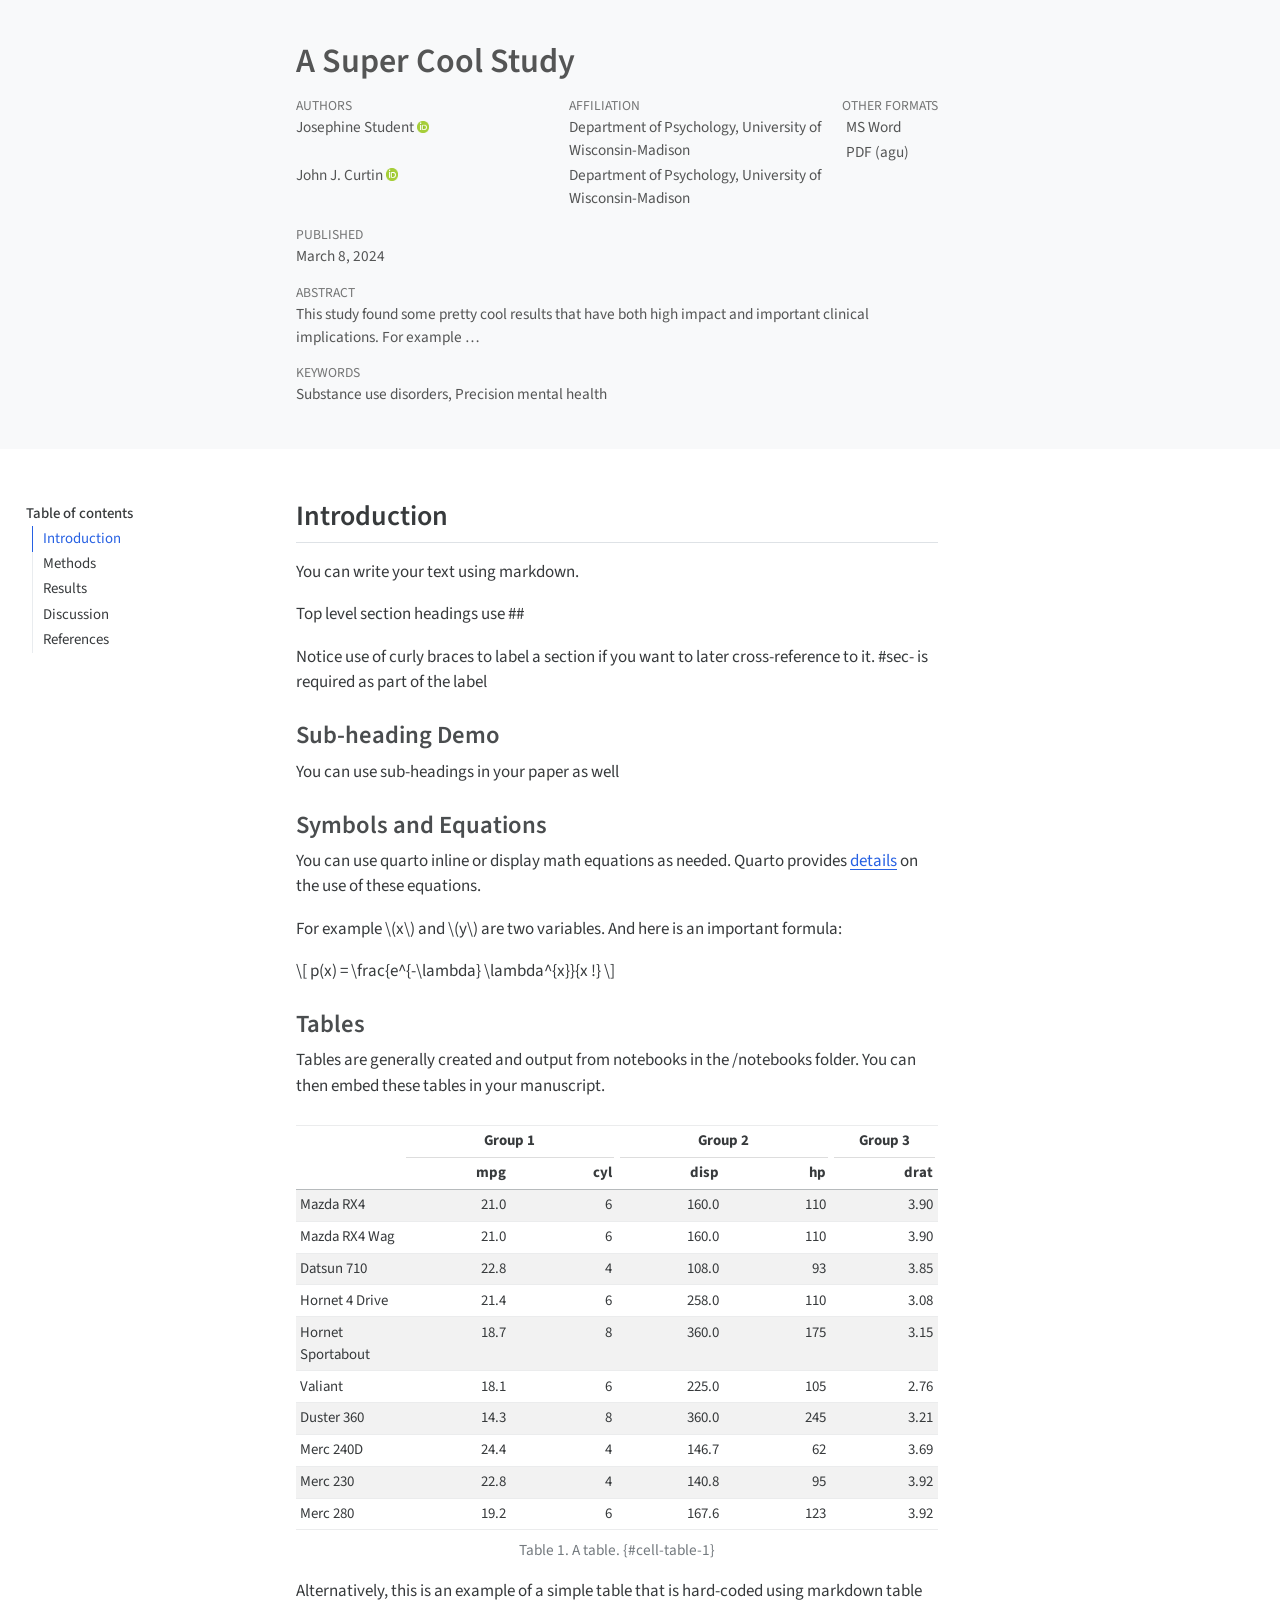
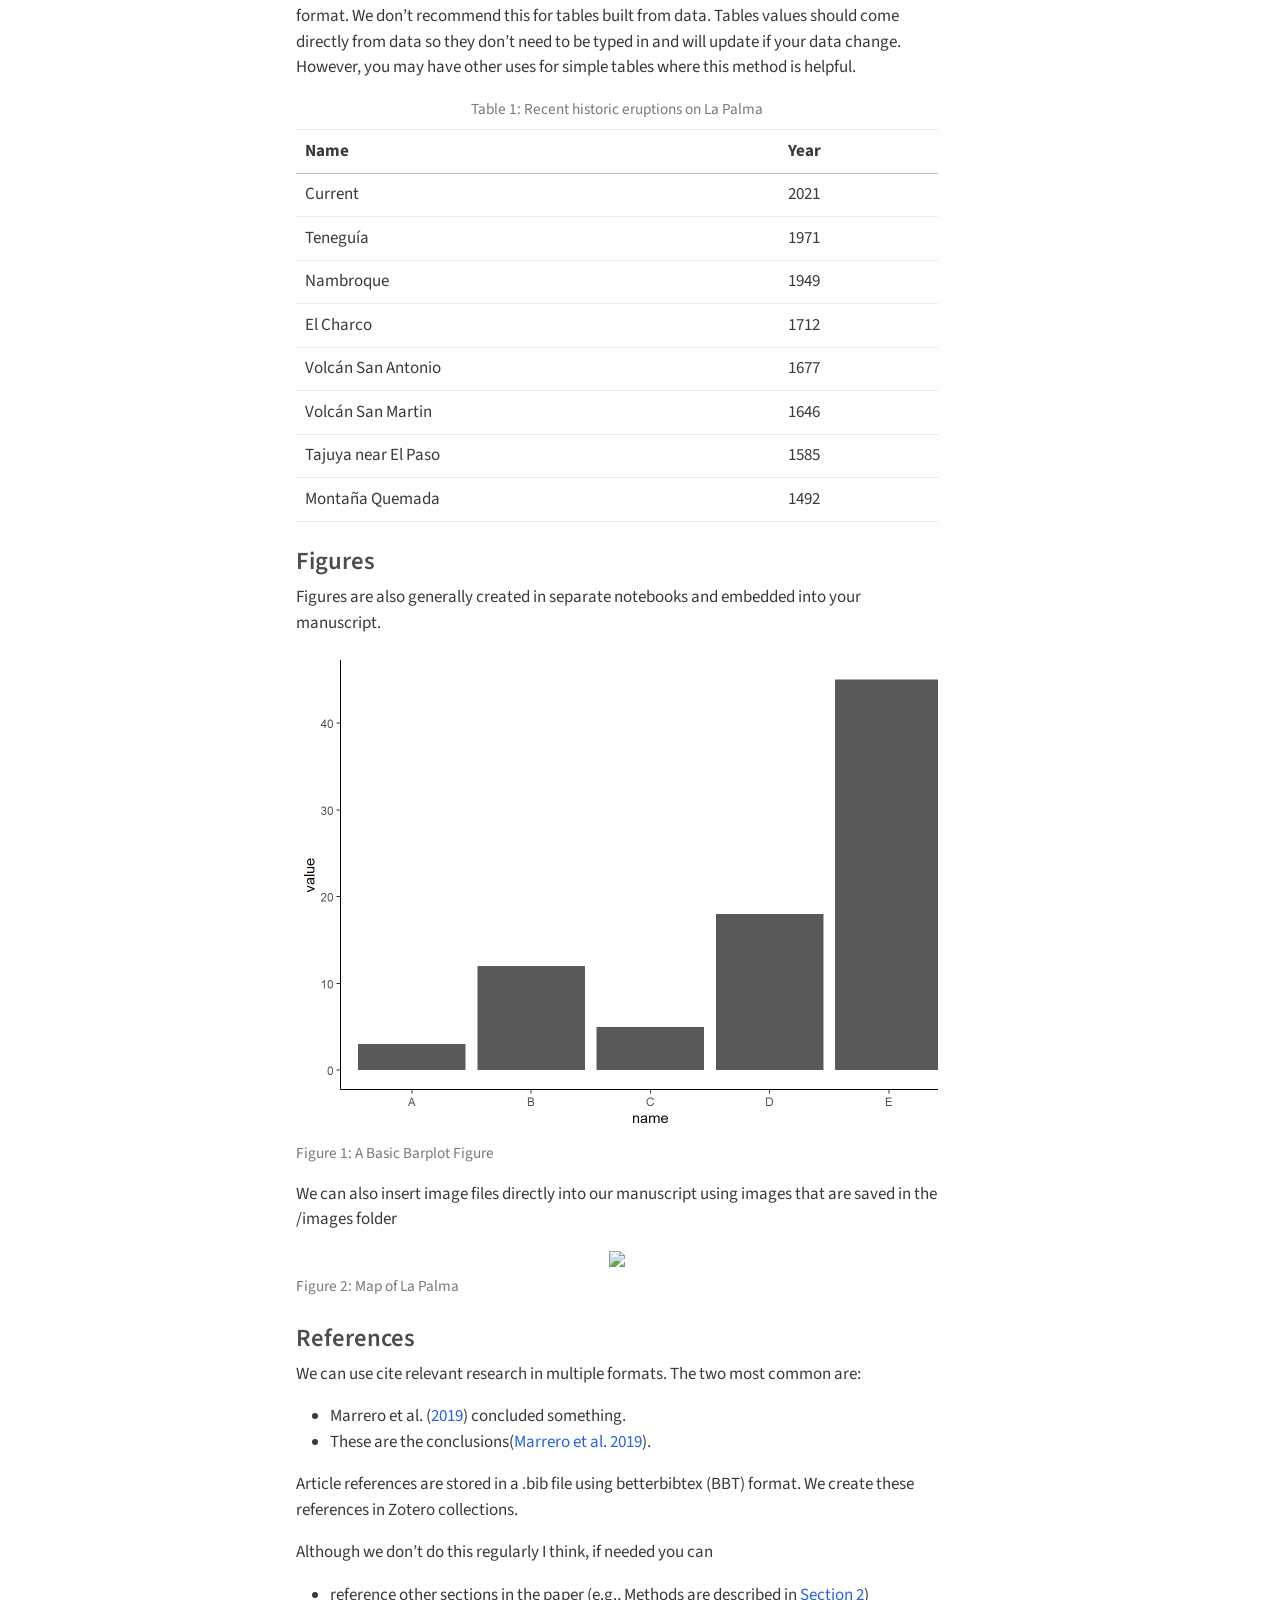
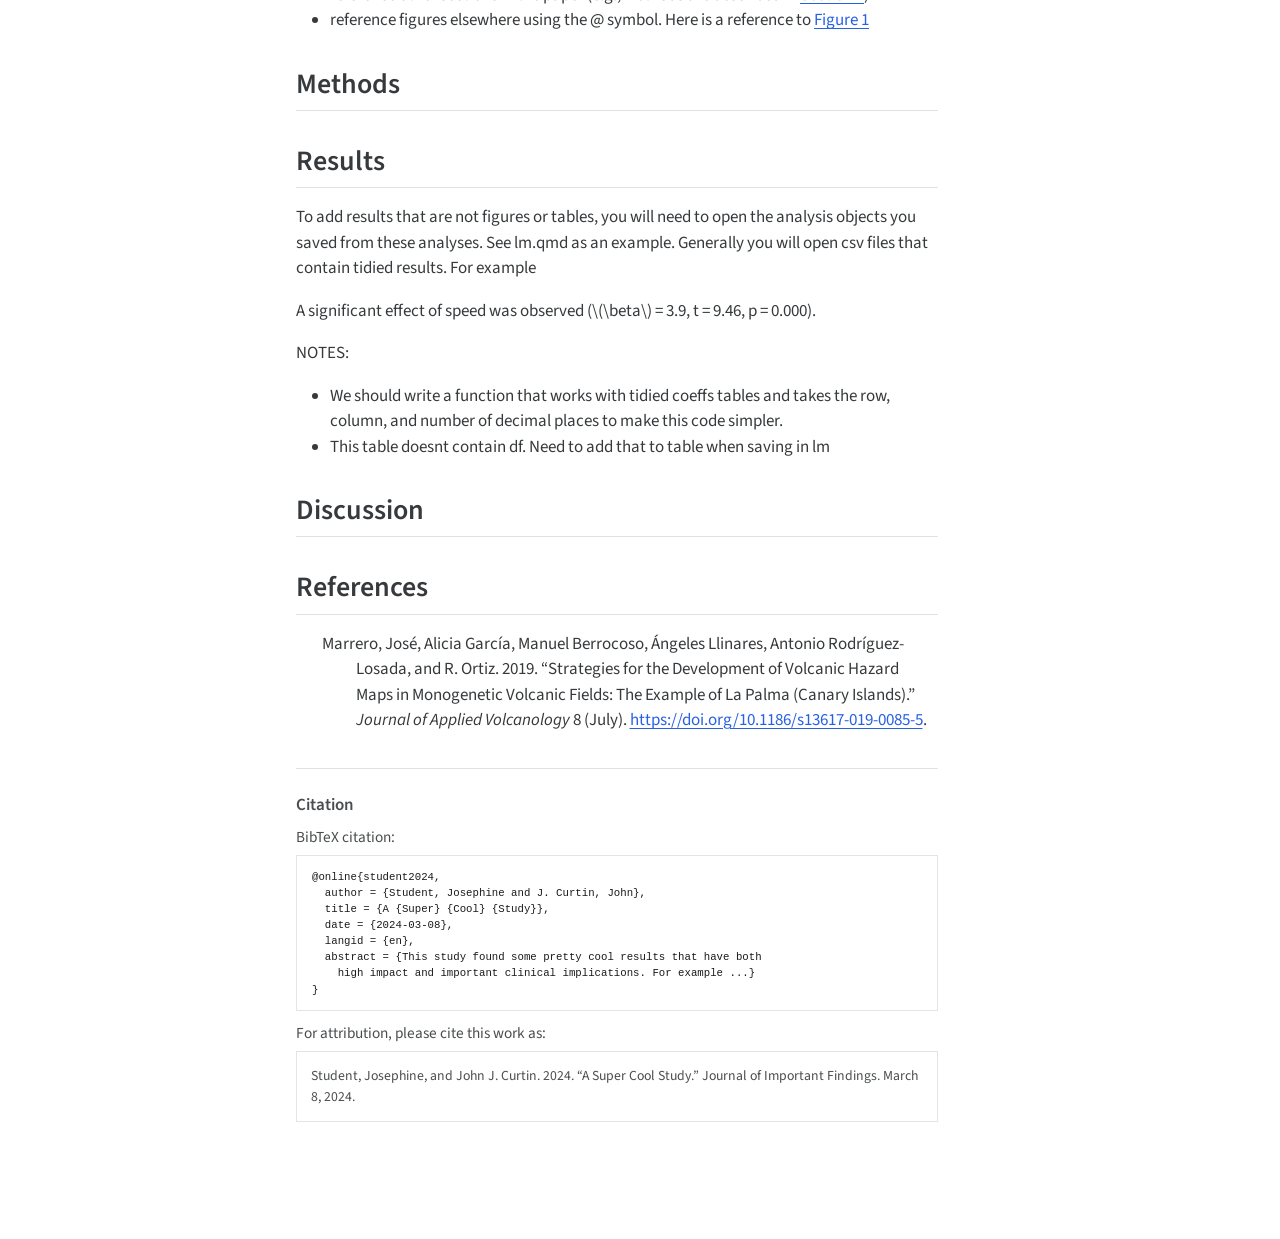
==== index.html @ 79070988 "Built site for gh-pages" ====
<!DOCTYPE html>
<html xmlns="http://www.w3.org/1999/xhtml" lang="en" xml:lang="en"><head>

<meta charset="utf-8">
<meta name="generator" content="quarto-1.4.550">

<meta name="viewport" content="width=device-width, initial-scale=1.0, user-scalable=yes">

<meta name="author" content="Josephine Student">
<meta name="author" content="John J. Curtin">
<meta name="dcterms.date" content="2024-03-08">
<meta name="keywords" content="Substance use disorders, Precision mental health">

<title>A Super Cool Study</title>
<style>
code{white-space: pre-wrap;}
span.smallcaps{font-variant: small-caps;}
div.columns{display: flex; gap: min(4vw, 1.5em);}
div.column{flex: auto; overflow-x: auto;}
div.hanging-indent{margin-left: 1.5em; text-indent: -1.5em;}
ul.task-list{list-style: none;}
ul.task-list li input[type="checkbox"] {
  width: 0.8em;
  margin: 0 0.8em 0.2em -1em; /* quarto-specific, see https://github.com/quarto-dev/quarto-cli/issues/4556 */ 
  vertical-align: middle;
}
/* CSS for citations */
div.csl-bib-body { }
div.csl-entry {
  clear: both;
  margin-bottom: 0em;
}
.hanging-indent div.csl-entry {
  margin-left:2em;
  text-indent:-2em;
}
div.csl-left-margin {
  min-width:2em;
  float:left;
}
div.csl-right-inline {
  margin-left:2em;
  padding-left:1em;
}
div.csl-indent {
  margin-left: 2em;
}</style>


<script src="site_libs/clipboard/clipboard.min.js"></script>
<script src="site_libs/quarto-html/quarto.js"></script>
<script src="site_libs/quarto-html/popper.min.js"></script>
<script src="site_libs/quarto-html/tippy.umd.min.js"></script>
<script src="site_libs/quarto-html/anchor.min.js"></script>
<link href="site_libs/quarto-html/tippy.css" rel="stylesheet">
<link href="site_libs/quarto-html/quarto-syntax-highlighting.css" rel="stylesheet" id="quarto-text-highlighting-styles">
<script src="site_libs/bootstrap/bootstrap.min.js"></script>
<link href="site_libs/bootstrap/bootstrap-icons.css" rel="stylesheet">
<link href="site_libs/bootstrap/bootstrap.min.css" rel="stylesheet" id="quarto-bootstrap" data-mode="light">
<script src="site_libs/quarto-contrib/glightbox/glightbox.min.js"></script>
<link href="site_libs/quarto-contrib/glightbox/glightbox.min.css" rel="stylesheet">
<link href="site_libs/quarto-contrib/glightbox/lightbox.css" rel="stylesheet">
<script async="" src="https://hypothes.is/embed.js"></script>
<script>
  window.document.addEventListener("DOMContentLoaded", function (_event) {
    document.body.classList.add('hypothesis-enabled');
  });
</script>

  <script src="https://polyfill.io/v3/polyfill.min.js?features=es6"></script>
  <script src="https://cdn.jsdelivr.net/npm/mathjax@3/es5/tex-chtml-full.js" type="text/javascript"></script>

<script type="text/javascript">
const typesetMath = (el) => {
  if (window.MathJax) {
    // MathJax Typeset
    window.MathJax.typeset([el]);
  } else if (window.katex) {
    // KaTeX Render
    var mathElements = el.getElementsByClassName("math");
    var macros = [];
    for (var i = 0; i < mathElements.length; i++) {
      var texText = mathElements[i].firstChild;
      if (mathElements[i].tagName == "SPAN") {
        window.katex.render(texText.data, mathElements[i], {
          displayMode: mathElements[i].classList.contains('display'),
          throwOnError: false,
          macros: macros,
          fleqn: false
        });
      }
    }
  }
}
window.Quarto = {
  typesetMath
};
</script>

<meta name="citation_title" content="A Super Cool Study">
<meta name="citation_abstract" content="This study found some pretty cool results that have both high impact and important clinical implications.  For example ...
">
<meta name="citation_keywords" content="Substance use disorders,Precision mental health">
<meta name="citation_author" content="Josephine Student">
<meta name="citation_author" content="John J. Curtin">
<meta name="citation_publication_date" content="2024-03-08">
<meta name="citation_cover_date" content="2024-03-08">
<meta name="citation_year" content="2024">
<meta name="citation_online_date" content="2024-03-08">
<meta name="citation_language" content="en">
<meta name="citation_journal_title" content="Journal of Important Findings">
<meta name="citation_reference" content="citation_title=Strategies for the development of volcanic hazard maps in monogenetic volcanic fields: The example of La Palma (Canary Islands);,citation_author=José Marrero;,citation_author=Alicia García;,citation_author=Manuel Berrocoso;,citation_author=Ángeles Llinares;,citation_author=Antonio Rodríguez-Losada;,citation_author=R. Ortiz;,citation_publication_date=2019-07;,citation_cover_date=2019-07;,citation_year=2019;,citation_doi=10.1186/s13617-019-0085-5;,citation_volume=8;,citation_journal_title=Journal of Applied Volcanology;">
</head>

<body>

<header id="title-block-header" class="quarto-title-block default toc-left page-columns page-full">
  <div class="quarto-title-banner page-columns page-full">
    <div class="quarto-title column-body">
      <h1 class="title">A Super Cool Study</h1>
          </div>

    
    <div class="quarto-title-meta-container">
      <div class="quarto-title-meta-column-start">
            <div class="quarto-title-meta-author">
          <div class="quarto-title-meta-heading">Authors</div>
          <div class="quarto-title-meta-heading">Affiliation</div>
          
                <div class="quarto-title-meta-contents">
            <p class="author">Josephine Student <a href="https://orcid.org/0000-0002-7859-8394" class="quarto-title-author-orcid"> <img src="[data-uri]"></a></p>
          </div>
                <div class="quarto-title-meta-contents">
                    <p class="affiliation">
                        Department of Psychology, University of Wisconsin-Madison
                      </p>
                  </div>
                      <div class="quarto-title-meta-contents">
            <p class="author">John J. Curtin <a href="mailto:jjcurtin@wisc.edu" class="quarto-title-author-email"><i class="bi bi-envelope"></i></a> <a href="https://orcid.org/0000-0002-3286-938X" class="quarto-title-author-orcid"> <img src="[data-uri]"></a></p>
          </div>
                <div class="quarto-title-meta-contents">
                    <p class="affiliation">
                        Department of Psychology, University of Wisconsin-Madison
                      </p>
                  </div>
                    </div>
        
        <div class="quarto-title-meta">

                      
                <div>
            <div class="quarto-title-meta-heading">Published</div>
            <div class="quarto-title-meta-contents">
              <p class="date">March 8, 2024</p>
            </div>
          </div>
          
                
              </div>
      </div>
      <div class="quarto-title-meta-column-end quarto-other-formats-target">
      <div class="quarto-alternate-formats"><div class="quarto-title-meta-heading">Other Formats</div><div class="quarto-title-meta-contents"><p><a href="index.docx"><i class="bi bi-file-word"></i>MS Word</a></p></div><div class="quarto-title-meta-contents"><p><a href="index.pdf"><i class="bi bi-file-pdf"></i>PDF (agu)</a></p></div></div></div>
    </div>

    <div>
      <div class="abstract">
        <div class="block-title">Abstract</div>
        <p>This study found some pretty cool results that have both high impact and important clinical implications. For example …</p>
      </div>
    </div>

    <div>
      <div class="keywords">
        <div class="block-title">Keywords</div>
        <p>Substance use disorders, Precision mental health</p>
      </div>
    </div>

    <div class="quarto-other-links-text-target">
    </div>  </div>
</header><div id="quarto-content" class="page-columns page-rows-contents page-layout-article toc-left">
<div id="quarto-sidebar-toc-left" class="sidebar toc-left">
  <nav id="TOC" role="doc-toc" class="toc-active">
    <h2 id="toc-title">Table of contents</h2>
   
  <ul>
  <li><a href="#sec-intro" id="toc-sec-intro" class="nav-link active" data-scroll-target="#sec-intro">Introduction</a>
  <ul class="collapse">
  <li><a href="#sub-heading-demo" id="toc-sub-heading-demo" class="nav-link" data-scroll-target="#sub-heading-demo">Sub-heading Demo</a></li>
  <li><a href="#symbols-and-equations" id="toc-symbols-and-equations" class="nav-link" data-scroll-target="#symbols-and-equations">Symbols and Equations</a></li>
  <li><a href="#tables" id="toc-tables" class="nav-link" data-scroll-target="#tables">Tables</a></li>
  <li><a href="#figures" id="toc-figures" class="nav-link" data-scroll-target="#figures">Figures</a></li>
  <li><a href="#references" id="toc-references" class="nav-link" data-scroll-target="#references">References</a></li>
  </ul></li>
  <li><a href="#sec-methods" id="toc-sec-methods" class="nav-link" data-scroll-target="#sec-methods">Methods</a></li>
  <li><a href="#sec-results" id="toc-sec-results" class="nav-link" data-scroll-target="#sec-results">Results</a></li>
  <li><a href="#sec-discussion" id="toc-sec-discussion" class="nav-link" data-scroll-target="#sec-discussion">Discussion</a></li>
  <li><a href="#references-1" id="toc-references-1" class="nav-link" data-scroll-target="#references-1">References</a></li>
  </ul>
</nav>
</div>
<div id="quarto-margin-sidebar" class="sidebar margin-sidebar">
</div>
<main class="content quarto-banner-title-block" id="quarto-document-content">



  


<section id="sec-intro" class="level2">
<h2 class="anchored" data-anchor-id="sec-intro">Introduction</h2>
<p>You can write your text using markdown.</p>
<p>Top level section headings use ##</p>
<p>Notice use of curly braces to label a section if you want to later cross-reference to it. #sec- is required as part of the label</p>
<section id="sub-heading-demo" class="level3">
<h3 class="anchored" data-anchor-id="sub-heading-demo">Sub-heading Demo</h3>
<p>You can use sub-headings in your paper as well</p>
</section>
<section id="symbols-and-equations" class="level3">
<h3 class="anchored" data-anchor-id="symbols-and-equations">Symbols and Equations</h3>
<p>You can use quarto inline or display math equations as needed. Quarto provides <a href="https://quarto.org/docs/authoring/markdown-basics.html#equations">details</a> on the use of these equations.</p>
<p>For example <span class="math inline">\(x\)</span> and <span class="math inline">\(y\)</span> are two variables. And here is an important formula:</p>
<p><span class="math display">\[
p(x) = \frac{e^{-\lambda} \lambda^{x}}{x !}
\]</span></p>
</section>
<section id="tables" class="level3">
<h3 class="anchored" data-anchor-id="tables">Tables</h3>
<p>Tables are generally created and output from notebooks in the /notebooks folder. You can then embed these tables in your manuscript.</p>
<div class="quarto-embed-nb-cell" data-notebook="C:\Users\schneck2\Documents\GitHub\suztest2\notebooks\tables.qmd" data-notebook-title="Tables" data-notebook-cellid="cell-table-1">
<div class="cell">
<div id="table-1" class="cell-output cell-output-display">
<div>
<table class="table table-striped table-sm small" data-quarto-postprocess="true">
<caption>Table 1. A table. {#cell-table-1}</caption>
<colgroup>
<col style="width: 16%">
<col style="width: 16%">
<col style="width: 16%">
<col style="width: 16%">
<col style="width: 16%">
<col style="width: 16%">
</colgroup>
<thead>
<tr class="header">
<th data-quarto-table-cell-role="th" style="text-align: left; empty-cells: hide; border-bottom: hidden;"></th>
<th colspan="2" data-quarto-table-cell-role="th" style="text-align: center; border-bottom: hidden; padding-bottom: 0; padding-left: 3px; padding-right: 3px;"><div style="border-bottom: 1px solid #ddd; padding-bottom: 5px; ">
Group 1
</div></th>
<th colspan="2" data-quarto-table-cell-role="th" style="text-align: center; border-bottom: hidden; padding-bottom: 0; padding-left: 3px; padding-right: 3px;"><div style="border-bottom: 1px solid #ddd; padding-bottom: 5px; ">
Group 2
</div></th>
<th data-quarto-table-cell-role="th" style="text-align: center; border-bottom: hidden; padding-bottom: 0; padding-left: 3px; padding-right: 3px;"><div style="border-bottom: 1px solid #ddd; padding-bottom: 5px; ">
Group 3
</div></th>
</tr>
<tr class="odd">
<th data-quarto-table-cell-role="th" style="text-align: left; position: sticky; top: 0; background-color: #FFFFFF;"></th>
<th data-quarto-table-cell-role="th" style="text-align: right; position: sticky; top: 0; background-color: #FFFFFF;">mpg</th>
<th data-quarto-table-cell-role="th" style="text-align: right; position: sticky; top: 0; background-color: #FFFFFF;">cyl</th>
<th data-quarto-table-cell-role="th" style="text-align: right; position: sticky; top: 0; background-color: #FFFFFF;">disp</th>
<th data-quarto-table-cell-role="th" style="text-align: right; position: sticky; top: 0; background-color: #FFFFFF;">hp</th>
<th data-quarto-table-cell-role="th" style="text-align: right; position: sticky; top: 0; background-color: #FFFFFF;">drat</th>
</tr>
</thead>
<tbody>
<tr class="odd">
<td style="text-align: left;">Mazda RX4</td>
<td style="text-align: right;">21.0</td>
<td style="text-align: right;">6</td>
<td style="text-align: right;">160.0</td>
<td style="text-align: right;">110</td>
<td style="text-align: right;">3.90</td>
</tr>
<tr class="even">
<td style="text-align: left;">Mazda RX4 Wag</td>
<td style="text-align: right;">21.0</td>
<td style="text-align: right;">6</td>
<td style="text-align: right;">160.0</td>
<td style="text-align: right;">110</td>
<td style="text-align: right;">3.90</td>
</tr>
<tr class="odd">
<td style="text-align: left;">Datsun 710</td>
<td style="text-align: right;">22.8</td>
<td style="text-align: right;">4</td>
<td style="text-align: right;">108.0</td>
<td style="text-align: right;">93</td>
<td style="text-align: right;">3.85</td>
</tr>
<tr class="even">
<td style="text-align: left;">Hornet 4 Drive</td>
<td style="text-align: right;">21.4</td>
<td style="text-align: right;">6</td>
<td style="text-align: right;">258.0</td>
<td style="text-align: right;">110</td>
<td style="text-align: right;">3.08</td>
</tr>
<tr class="odd">
<td style="text-align: left;">Hornet Sportabout</td>
<td style="text-align: right;">18.7</td>
<td style="text-align: right;">8</td>
<td style="text-align: right;">360.0</td>
<td style="text-align: right;">175</td>
<td style="text-align: right;">3.15</td>
</tr>
<tr class="even">
<td style="text-align: left;">Valiant</td>
<td style="text-align: right;">18.1</td>
<td style="text-align: right;">6</td>
<td style="text-align: right;">225.0</td>
<td style="text-align: right;">105</td>
<td style="text-align: right;">2.76</td>
</tr>
<tr class="odd">
<td style="text-align: left;">Duster 360</td>
<td style="text-align: right;">14.3</td>
<td style="text-align: right;">8</td>
<td style="text-align: right;">360.0</td>
<td style="text-align: right;">245</td>
<td style="text-align: right;">3.21</td>
</tr>
<tr class="even">
<td style="text-align: left;">Merc 240D</td>
<td style="text-align: right;">24.4</td>
<td style="text-align: right;">4</td>
<td style="text-align: right;">146.7</td>
<td style="text-align: right;">62</td>
<td style="text-align: right;">3.69</td>
</tr>
<tr class="odd">
<td style="text-align: left;">Merc 230</td>
<td style="text-align: right;">22.8</td>
<td style="text-align: right;">4</td>
<td style="text-align: right;">140.8</td>
<td style="text-align: right;">95</td>
<td style="text-align: right;">3.92</td>
</tr>
<tr class="even">
<td style="text-align: left;">Merc 280</td>
<td style="text-align: right;">19.2</td>
<td style="text-align: right;">6</td>
<td style="text-align: right;">167.6</td>
<td style="text-align: right;">123</td>
<td style="text-align: right;">3.92</td>
</tr>
</tbody>
</table>
</div>
</div>
</div>
</div>
<p>Alternatively, this is an example of a simple table that is hard-coded using markdown table format. We don’t recommend this for tables built from data. Tables values should come directly from data so they don’t need to be typed in and will update if your data change. However, you may have other uses for simple tables where this method is helpful.</p>
<div id="tbl-history" class="quarto-float anchored">
<figure class="quarto-float quarto-float-tbl figure">
<figcaption class="quarto-float-caption-top quarto-float-caption quarto-float-tbl" id="tbl-history-caption-0ceaefa1-69ba-4598-a22c-09a6ac19f8ca">
Table&nbsp;1: Recent historic eruptions on La Palma
</figcaption>
<div aria-describedby="tbl-history-caption-0ceaefa1-69ba-4598-a22c-09a6ac19f8ca">
<table class="table">
<thead>
<tr class="header">
<th>Name</th>
<th>Year</th>
</tr>
</thead>
<tbody>
<tr class="odd">
<td>Current</td>
<td>2021</td>
</tr>
<tr class="even">
<td>Teneguía</td>
<td>1971</td>
</tr>
<tr class="odd">
<td>Nambroque</td>
<td>1949</td>
</tr>
<tr class="even">
<td>El Charco</td>
<td>1712</td>
</tr>
<tr class="odd">
<td>Volcán San Antonio</td>
<td>1677</td>
</tr>
<tr class="even">
<td>Volcán San Martin</td>
<td>1646</td>
</tr>
<tr class="odd">
<td>Tajuya near El Paso</td>
<td>1585</td>
</tr>
<tr class="even">
<td>Montaña Quemada</td>
<td>1492</td>
</tr>
</tbody>
</table>
</div>
</figure>
</div>
</section>
<section id="figures" class="level3">
<h3 class="anchored" data-anchor-id="figures">Figures</h3>
<p>Figures are also generally created in separate notebooks and embedded into your manuscript.</p>
<div class="quarto-embed-nb-cell" data-notebook="C:\Users\schneck2\Documents\GitHub\suztest2\notebooks\fig1.qmd" data-notebook-title="Figure 1" data-notebook-cellid="cell-fig-1">
<div id="cell-fig-1" class="cell">
<div class="cell-output cell-output-display">
<div id="fig-1" class="quarto-figure quarto-figure-center quarto-float anchored">
<figure class="quarto-float quarto-float-fig figure">
<div aria-describedby="fig-1-caption-0ceaefa1-69ba-4598-a22c-09a6ac19f8ca">
<a href="index_files/figure-html/notebooks-fig1-fig-1-output-1.png" class="lightbox" data-gallery="quarto-lightbox-gallery-1" data-glightbox="description: .lightbox-desc-1"><img src="index_files/figure-html/notebooks-fig1-fig-1-output-1.png" width="672" height="480" class="figure-img"></a>
</div>
<figcaption class="quarto-float-caption-bottom quarto-float-caption quarto-float-fig" id="fig-1-caption-0ceaefa1-69ba-4598-a22c-09a6ac19f8ca">
Figure&nbsp;1: A Basic Barplot Figure
</figcaption>
</figure>
</div>
</div>
</div>
</div>
<p>We can also insert image files directly into our manuscript using images that are saved in the /images folder</p>
<div id="fig-map" class="quarto-figure quarto-figure-center quarto-float anchored">
<figure class="quarto-float quarto-float-fig figure">
<div aria-describedby="fig-map-caption-0ceaefa1-69ba-4598-a22c-09a6ac19f8ca">
<a href="images/la-palma-map.png" class="lightbox" data-gallery="quarto-lightbox-gallery-2" data-glightbox="description: .lightbox-desc-2"><img src="images/la-palma-map.png" class="img-fluid figure-img"></a>
</div>
<figcaption class="quarto-float-caption-bottom quarto-float-caption quarto-float-fig" id="fig-map-caption-0ceaefa1-69ba-4598-a22c-09a6ac19f8ca">
Figure&nbsp;2: Map of La Palma
</figcaption>
</figure>
</div>
</section>
<section id="references" class="level3">
<h3 class="anchored" data-anchor-id="references">References</h3>
<p>We can use cite relevant research in multiple formats. The two most common are:</p>
<ul>
<li><span class="citation" data-cites="marrero2019">Marrero et al. (<a href="#ref-marrero2019" role="doc-biblioref">2019</a>)</span> concluded something.<br>
</li>
<li>These are the conclusions<span class="citation" data-cites="marrero2019">(<a href="#ref-marrero2019" role="doc-biblioref">Marrero et al. 2019</a>)</span>.</li>
</ul>
<p>Article references are stored in a .bib file using betterbibtex (BBT) format. We create these references in Zotero collections.</p>
<p>Although we don’t do this regularly I think, if needed you can</p>
<ul>
<li>reference other sections in the paper (e.g., Methods are described in <a href="#sec-methods" class="quarto-xref">Section&nbsp;2</a>)</li>
<li>reference figures elsewhere using the @ symbol. Here is a reference to <a href="#fig-1" class="quarto-xref">Figure&nbsp;1</a></li>
</ul>
</section>
</section>
<section id="sec-methods" class="level2">
<h2 class="anchored" data-anchor-id="sec-methods">Methods</h2>
</section>
<section id="sec-results" class="level2">
<h2 class="anchored" data-anchor-id="sec-results">Results</h2>
<p>To add results that are not figures or tables, you will need to open the analysis objects you saved from these analyses. See lm.qmd as an example. Generally you will open csv files that contain tidied results. For example</p>
<p>A significant effect of speed was observed (<span class="math inline">\(\beta\)</span> = 3.9, t = 9.46, p = 0.000).</p>
<p>NOTES:</p>
<ul>
<li>We should write a function that works with tidied coeffs tables and takes the row, column, and number of decimal places to make this code simpler.</li>
<li>This table doesnt contain df. Need to add that to table when saving in lm</li>
</ul>
</section>
<section id="sec-discussion" class="level2">
<h2 class="anchored" data-anchor-id="sec-discussion">Discussion</h2>
</section>
<section id="references-1" class="level2 unnumbered">
<h2 class="unnumbered anchored" data-anchor-id="references-1">References</h2>
<div id="refs" class="references csl-bib-body hanging-indent" data-entry-spacing="0" role="list">
<div id="ref-marrero2019" class="csl-entry" role="listitem">
Marrero, José, Alicia García, Manuel Berrocoso, Ángeles Llinares, Antonio Rodríguez-Losada, and R. Ortiz. 2019. <span>“Strategies for the Development of Volcanic Hazard Maps in Monogenetic Volcanic Fields: The Example of <span>La</span> <span>Palma</span> (<span>Canary</span> <span>Islands</span>).”</span> <em>Journal of Applied Volcanology</em> 8 (July). <a href="https://doi.org/10.1186/s13617-019-0085-5">https://doi.org/10.1186/s13617-019-0085-5</a>.
</div>
</div>
<div class="hidden" aria-hidden="true">
<span class="glightbox-desc lightbox-desc-1">Figure&nbsp;1: A Basic Barplot Figure</span>
<span class="glightbox-desc lightbox-desc-2">Figure&nbsp;2: Map of La Palma</span>
</div>
</section>

<div id="quarto-appendix" class="default"><section class="quarto-appendix-contents" id="quarto-citation"><h2 class="anchored quarto-appendix-heading">Citation</h2><div><div class="quarto-appendix-secondary-label">BibTeX citation:</div><pre class="sourceCode code-with-copy quarto-appendix-bibtex"><code class="sourceCode bibtex">@online{student2024,
  author = {Student, Josephine and J. Curtin, John},
  title = {A {Super} {Cool} {Study}},
  date = {2024-03-08},
  langid = {en},
  abstract = {This study found some pretty cool results that have both
    high impact and important clinical implications. For example ...}
}
</code><button title="Copy to Clipboard" class="code-copy-button"><i class="bi"></i></button></pre><div class="quarto-appendix-secondary-label">For attribution, please cite this work as:</div><div id="ref-student2024" class="csl-entry quarto-appendix-citeas" role="listitem">
Student, Josephine, and John J. Curtin. 2024. <span>“A Super Cool
Study.”</span> Journal of Important Findings. March 8, 2024.
</div></div></section></div></main>
<!-- /main column -->
<script id="quarto-html-after-body" type="application/javascript">
window.document.addEventListener("DOMContentLoaded", function (event) {
  const toggleBodyColorMode = (bsSheetEl) => {
    const mode = bsSheetEl.getAttribute("data-mode");
    const bodyEl = window.document.querySelector("body");
    if (mode === "dark") {
      bodyEl.classList.add("quarto-dark");
      bodyEl.classList.remove("quarto-light");
    } else {
      bodyEl.classList.add("quarto-light");
      bodyEl.classList.remove("quarto-dark");
    }
  }
  const toggleBodyColorPrimary = () => {
    const bsSheetEl = window.document.querySelector("link#quarto-bootstrap");
    if (bsSheetEl) {
      toggleBodyColorMode(bsSheetEl);
    }
  }
  toggleBodyColorPrimary();  
  const icon = "";
  const anchorJS = new window.AnchorJS();
  anchorJS.options = {
    placement: 'right',
    icon: icon
  };
  anchorJS.add('.anchored');
  const isCodeAnnotation = (el) => {
    for (const clz of el.classList) {
      if (clz.startsWith('code-annotation-')) {                     
        return true;
      }
    }
    return false;
  }
  const clipboard = new window.ClipboardJS('.code-copy-button', {
    text: function(trigger) {
      const codeEl = trigger.previousElementSibling.cloneNode(true);
      for (const childEl of codeEl.children) {
        if (isCodeAnnotation(childEl)) {
          childEl.remove();
        }
      }
      return codeEl.innerText;
    }
  });
  clipboard.on('success', function(e) {
    // button target
    const button = e.trigger;
    // don't keep focus
    button.blur();
    // flash "checked"
    button.classList.add('code-copy-button-checked');
    var currentTitle = button.getAttribute("title");
    button.setAttribute("title", "Copied!");
    let tooltip;
    if (window.bootstrap) {
      button.setAttribute("data-bs-toggle", "tooltip");
      button.setAttribute("data-bs-placement", "left");
      button.setAttribute("data-bs-title", "Copied!");
      tooltip = new bootstrap.Tooltip(button, 
        { trigger: "manual", 
          customClass: "code-copy-button-tooltip",
          offset: [0, -8]});
      tooltip.show();    
    }
    setTimeout(function() {
      if (tooltip) {
        tooltip.hide();
        button.removeAttribute("data-bs-title");
        button.removeAttribute("data-bs-toggle");
        button.removeAttribute("data-bs-placement");
      }
      button.setAttribute("title", currentTitle);
      button.classList.remove('code-copy-button-checked');
    }, 1000);
    // clear code selection
    e.clearSelection();
  });
  function tippyHover(el, contentFn, onTriggerFn, onUntriggerFn) {
    const config = {
      allowHTML: true,
      maxWidth: 500,
      delay: 100,
      arrow: false,
      appendTo: function(el) {
          return el.parentElement;
      },
      interactive: true,
      interactiveBorder: 10,
      theme: 'quarto',
      placement: 'bottom-start',
    };
    if (contentFn) {
      config.content = contentFn;
    }
    if (onTriggerFn) {
      config.onTrigger = onTriggerFn;
    }
    if (onUntriggerFn) {
      config.onUntrigger = onUntriggerFn;
    }
    window.tippy(el, config); 
  }
  const noterefs = window.document.querySelectorAll('a[role="doc-noteref"]');
  for (var i=0; i<noterefs.length; i++) {
    const ref = noterefs[i];
    tippyHover(ref, function() {
      // use id or data attribute instead here
      let href = ref.getAttribute('data-footnote-href') || ref.getAttribute('href');
      try { href = new URL(href).hash; } catch {}
      const id = href.replace(/^#\/?/, "");
      const note = window.document.getElementById(id);
      return note.innerHTML;
    });
  }
  const xrefs = window.document.querySelectorAll('a.quarto-xref');
  const processXRef = (id, note) => {
    // Strip column container classes
    const stripColumnClz = (el) => {
      el.classList.remove("page-full", "page-columns");
      if (el.children) {
        for (const child of el.children) {
          stripColumnClz(child);
        }
      }
    }
    stripColumnClz(note)
    if (id === null || id.startsWith('sec-')) {
      // Special case sections, only their first couple elements
      const container = document.createElement("div");
      if (note.children && note.children.length > 2) {
        container.appendChild(note.children[0].cloneNode(true));
        for (let i = 1; i < note.children.length; i++) {
          const child = note.children[i];
          if (child.tagName === "P" && child.innerText === "") {
            continue;
          } else {
            container.appendChild(child.cloneNode(true));
            break;
          }
        }
        if (window.Quarto?.typesetMath) {
          window.Quarto.typesetMath(container);
        }
        return container.innerHTML
      } else {
        if (window.Quarto?.typesetMath) {
          window.Quarto.typesetMath(note);
        }
        return note.innerHTML;
      }
    } else {
      // Remove any anchor links if they are present
      const anchorLink = note.querySelector('a.anchorjs-link');
      if (anchorLink) {
        anchorLink.remove();
      }
      if (window.Quarto?.typesetMath) {
        window.Quarto.typesetMath(note);
      }
      // TODO in 1.5, we should make sure this works without a callout special case
      if (note.classList.contains("callout")) {
        return note.outerHTML;
      } else {
        return note.innerHTML;
      }
    }
  }
  for (var i=0; i<xrefs.length; i++) {
    const xref = xrefs[i];
    tippyHover(xref, undefined, function(instance) {
      instance.disable();
      let url = xref.getAttribute('href');
      let hash = undefined; 
      if (url.startsWith('#')) {
        hash = url;
      } else {
        try { hash = new URL(url).hash; } catch {}
      }
      if (hash) {
        const id = hash.replace(/^#\/?/, "");
        const note = window.document.getElementById(id);
        if (note !== null) {
          try {
            const html = processXRef(id, note.cloneNode(true));
            instance.setContent(html);
          } finally {
            instance.enable();
            instance.show();
          }
        } else {
          // See if we can fetch this
          fetch(url.split('#')[0])
          .then(res => res.text())
          .then(html => {
            const parser = new DOMParser();
            const htmlDoc = parser.parseFromString(html, "text/html");
            const note = htmlDoc.getElementById(id);
            if (note !== null) {
              const html = processXRef(id, note);
              instance.setContent(html);
            } 
          }).finally(() => {
            instance.enable();
            instance.show();
          });
        }
      } else {
        // See if we can fetch a full url (with no hash to target)
        // This is a special case and we should probably do some content thinning / targeting
        fetch(url)
        .then(res => res.text())
        .then(html => {
          const parser = new DOMParser();
          const htmlDoc = parser.parseFromString(html, "text/html");
          const note = htmlDoc.querySelector('main.content');
          if (note !== null) {
            // This should only happen for chapter cross references
            // (since there is no id in the URL)
            // remove the first header
            if (note.children.length > 0 && note.children[0].tagName === "HEADER") {
              note.children[0].remove();
            }
            const html = processXRef(null, note);
            instance.setContent(html);
          } 
        }).finally(() => {
          instance.enable();
          instance.show();
        });
      }
    }, function(instance) {
    });
  }
      let selectedAnnoteEl;
      const selectorForAnnotation = ( cell, annotation) => {
        let cellAttr = 'data-code-cell="' + cell + '"';
        let lineAttr = 'data-code-annotation="' +  annotation + '"';
        const selector = 'span[' + cellAttr + '][' + lineAttr + ']';
        return selector;
      }
      const selectCodeLines = (annoteEl) => {
        const doc = window.document;
        const targetCell = annoteEl.getAttribute("data-target-cell");
        const targetAnnotation = annoteEl.getAttribute("data-target-annotation");
        const annoteSpan = window.document.querySelector(selectorForAnnotation(targetCell, targetAnnotation));
        const lines = annoteSpan.getAttribute("data-code-lines").split(",");
        const lineIds = lines.map((line) => {
          return targetCell + "-" + line;
        })
        let top = null;
        let height = null;
        let parent = null;
        if (lineIds.length > 0) {
            //compute the position of the single el (top and bottom and make a div)
            const el = window.document.getElementById(lineIds[0]);
            top = el.offsetTop;
            height = el.offsetHeight;
            parent = el.parentElement.parentElement;
          if (lineIds.length > 1) {
            const lastEl = window.document.getElementById(lineIds[lineIds.length - 1]);
            const bottom = lastEl.offsetTop + lastEl.offsetHeight;
            height = bottom - top;
          }
          if (top !== null && height !== null && parent !== null) {
            // cook up a div (if necessary) and position it 
            let div = window.document.getElementById("code-annotation-line-highlight");
            if (div === null) {
              div = window.document.createElement("div");
              div.setAttribute("id", "code-annotation-line-highlight");
              div.style.position = 'absolute';
              parent.appendChild(div);
            }
            div.style.top = top - 2 + "px";
            div.style.height = height + 4 + "px";
            div.style.left = 0;
            let gutterDiv = window.document.getElementById("code-annotation-line-highlight-gutter");
            if (gutterDiv === null) {
              gutterDiv = window.document.createElement("div");
              gutterDiv.setAttribute("id", "code-annotation-line-highlight-gutter");
              gutterDiv.style.position = 'absolute';
              const codeCell = window.document.getElementById(targetCell);
              const gutter = codeCell.querySelector('.code-annotation-gutter');
              gutter.appendChild(gutterDiv);
            }
            gutterDiv.style.top = top - 2 + "px";
            gutterDiv.style.height = height + 4 + "px";
          }
          selectedAnnoteEl = annoteEl;
        }
      };
      const unselectCodeLines = () => {
        const elementsIds = ["code-annotation-line-highlight", "code-annotation-line-highlight-gutter"];
        elementsIds.forEach((elId) => {
          const div = window.document.getElementById(elId);
          if (div) {
            div.remove();
          }
        });
        selectedAnnoteEl = undefined;
      };
        // Handle positioning of the toggle
    window.addEventListener(
      "resize",
      throttle(() => {
        elRect = undefined;
        if (selectedAnnoteEl) {
          selectCodeLines(selectedAnnoteEl);
        }
      }, 10)
    );
    function throttle(fn, ms) {
    let throttle = false;
    let timer;
      return (...args) => {
        if(!throttle) { // first call gets through
            fn.apply(this, args);
            throttle = true;
        } else { // all the others get throttled
            if(timer) clearTimeout(timer); // cancel #2
            timer = setTimeout(() => {
              fn.apply(this, args);
              timer = throttle = false;
            }, ms);
        }
      };
    }
      // Attach click handler to the DT
      const annoteDls = window.document.querySelectorAll('dt[data-target-cell]');
      for (const annoteDlNode of annoteDls) {
        annoteDlNode.addEventListener('click', (event) => {
          const clickedEl = event.target;
          if (clickedEl !== selectedAnnoteEl) {
            unselectCodeLines();
            const activeEl = window.document.querySelector('dt[data-target-cell].code-annotation-active');
            if (activeEl) {
              activeEl.classList.remove('code-annotation-active');
            }
            selectCodeLines(clickedEl);
            clickedEl.classList.add('code-annotation-active');
          } else {
            // Unselect the line
            unselectCodeLines();
            clickedEl.classList.remove('code-annotation-active');
          }
        });
      }
  const findCites = (el) => {
    const parentEl = el.parentElement;
    if (parentEl) {
      const cites = parentEl.dataset.cites;
      if (cites) {
        return {
          el,
          cites: cites.split(' ')
        };
      } else {
        return findCites(el.parentElement)
      }
    } else {
      return undefined;
    }
  };
  var bibliorefs = window.document.querySelectorAll('a[role="doc-biblioref"]');
  for (var i=0; i<bibliorefs.length; i++) {
    const ref = bibliorefs[i];
    const citeInfo = findCites(ref);
    if (citeInfo) {
      tippyHover(citeInfo.el, function() {
        var popup = window.document.createElement('div');
        citeInfo.cites.forEach(function(cite) {
          var citeDiv = window.document.createElement('div');
          citeDiv.classList.add('hanging-indent');
          citeDiv.classList.add('csl-entry');
          var biblioDiv = window.document.getElementById('ref-' + cite);
          if (biblioDiv) {
            citeDiv.innerHTML = biblioDiv.innerHTML;
          }
          popup.appendChild(citeDiv);
        });
        return popup.innerHTML;
      });
    }
  }
});
</script>
</div> <!-- /content -->
<script>var lightboxQuarto = GLightbox({"closeEffect":"zoom","selector":".lightbox","descPosition":"bottom","loop":false,"openEffect":"zoom"});
window.onload = () => {
  lightboxQuarto.on('slide_before_load', (data) => {
    const { slideIndex, slideNode, slideConfig, player, trigger } = data;
    const href = trigger.getAttribute('href');
    if (href !== null) {
      const imgEl = window.document.querySelector(`a[href="${href}"] img`);
      if (imgEl !== null) {
        const srcAttr = imgEl.getAttribute("src");
        if (srcAttr && srcAttr.startsWith("data:")) {
          slideConfig.href = srcAttr;
        }
      }
    } 
  });

  lightboxQuarto.on('slide_after_load', (data) => {
    const { slideIndex, slideNode, slideConfig, player, trigger } = data;
    if (window.Quarto?.typesetMath) {
      window.Quarto.typesetMath(slideNode);
    }
  });

};
          </script>




</body></html>
---- site_libs/quarto-html/tippy.css ----
.tippy-box[data-animation=fade][data-state=hidden]{opacity:0}[data-tippy-root]{max-width:calc(100vw - 10px)}.tippy-box{position:relative;background-color:#333;color:#fff;border-radius:4px;font-size:14px;line-height:1.4;white-space:normal;outline:0;transition-property:transform,visibility,opacity}.tippy-box[data-placement^=top]>.tippy-arrow{bottom:0}.tippy-box[data-placement^=top]>.tippy-arrow:before{bottom:-7px;left:0;border-width:8px 8px 0;border-top-color:initial;transform-origin:center top}.tippy-box[data-placement^=bottom]>.tippy-arrow{top:0}.tippy-box[data-placement^=bottom]>.tippy-arrow:before{top:-7px;left:0;border-width:0 8px 8px;border-bottom-color:initial;transform-origin:center bottom}.tippy-box[data-placement^=left]>.tippy-arrow{right:0}.tippy-box[data-placement^=left]>.tippy-arrow:before{border-width:8px 0 8px 8px;border-left-color:initial;right:-7px;transform-origin:center left}.tippy-box[data-placement^=right]>.tippy-arrow{left:0}.tippy-box[data-placement^=right]>.tippy-arrow:before{left:-7px;border-width:8px 8px 8px 0;border-right-color:initial;transform-origin:center right}.tippy-box[data-inertia][data-state=visible]{transition-timing-function:cubic-bezier(.54,1.5,.38,1.11)}.tippy-arrow{width:16px;height:16px;color:#333}.tippy-arrow:before{content:"";position:absolute;border-color:transparent;border-style:solid}.tippy-content{position:relative;padding:5px 9px;z-index:1}
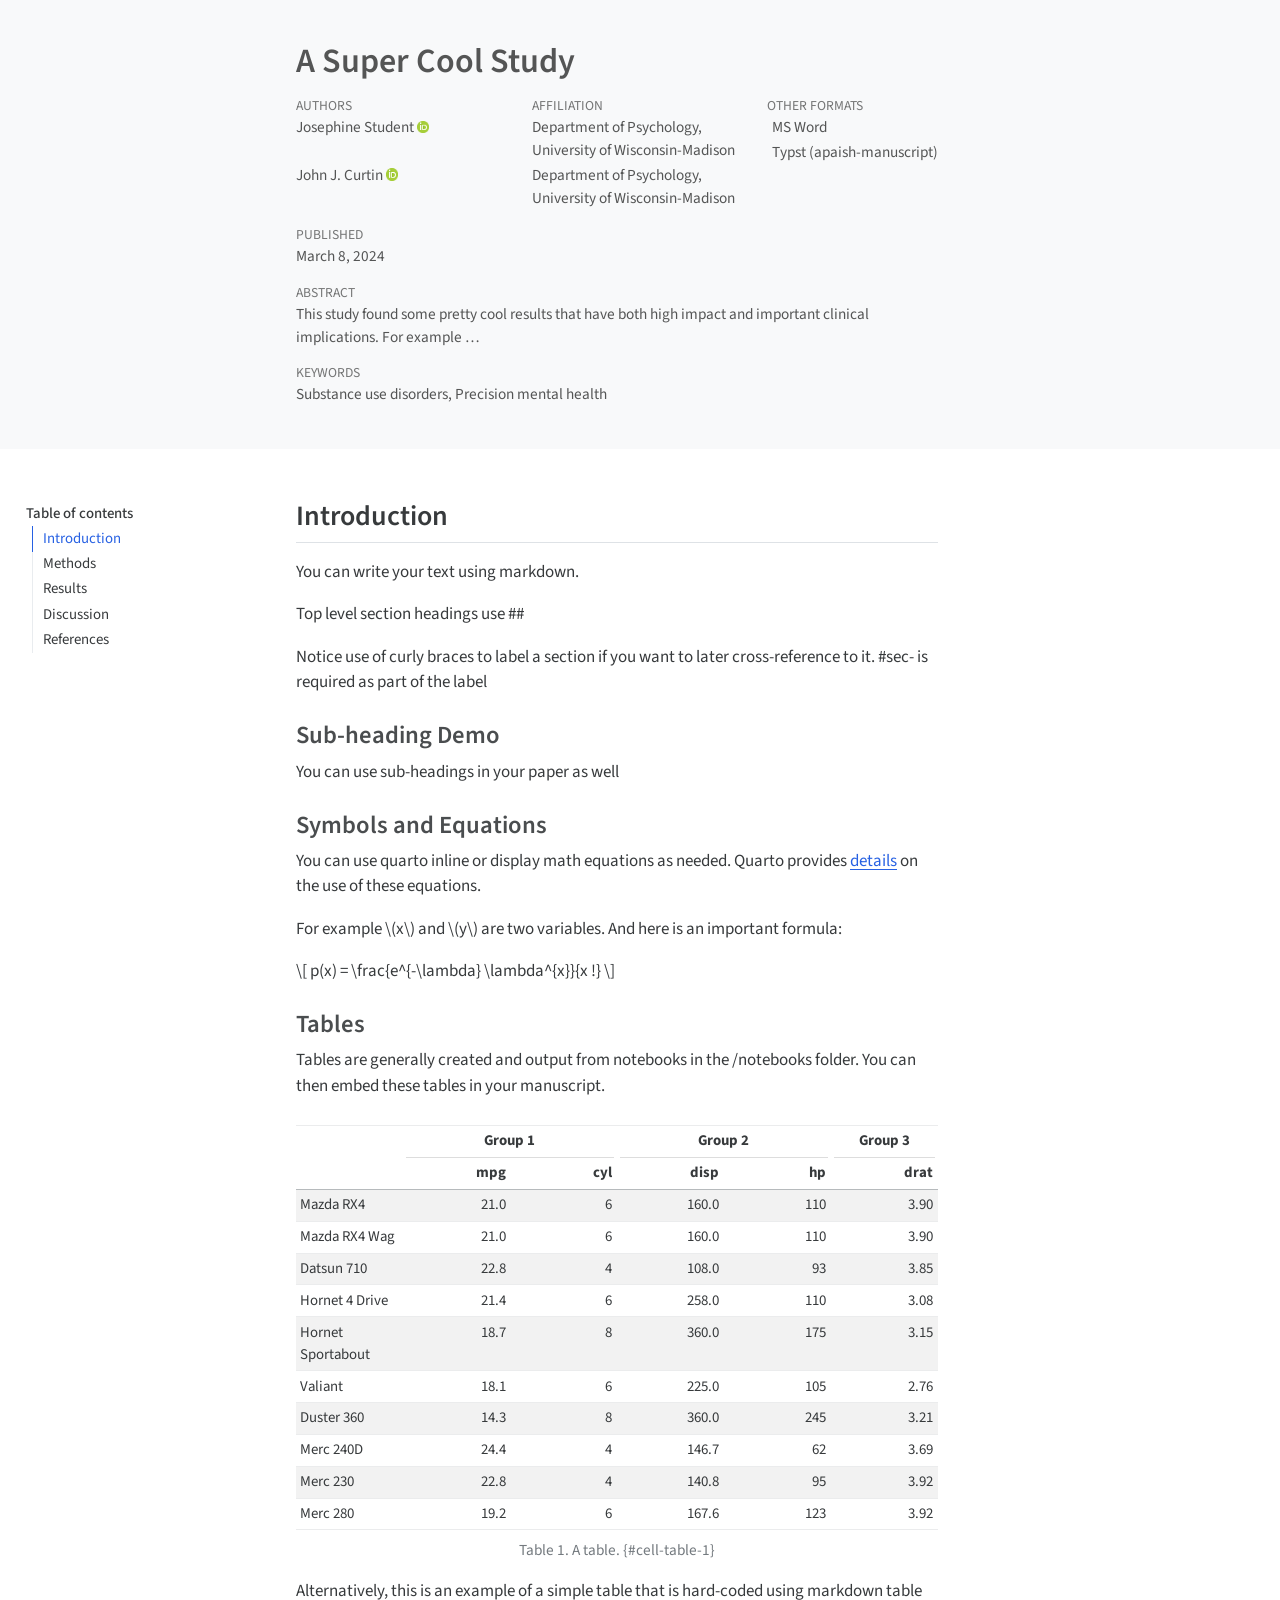
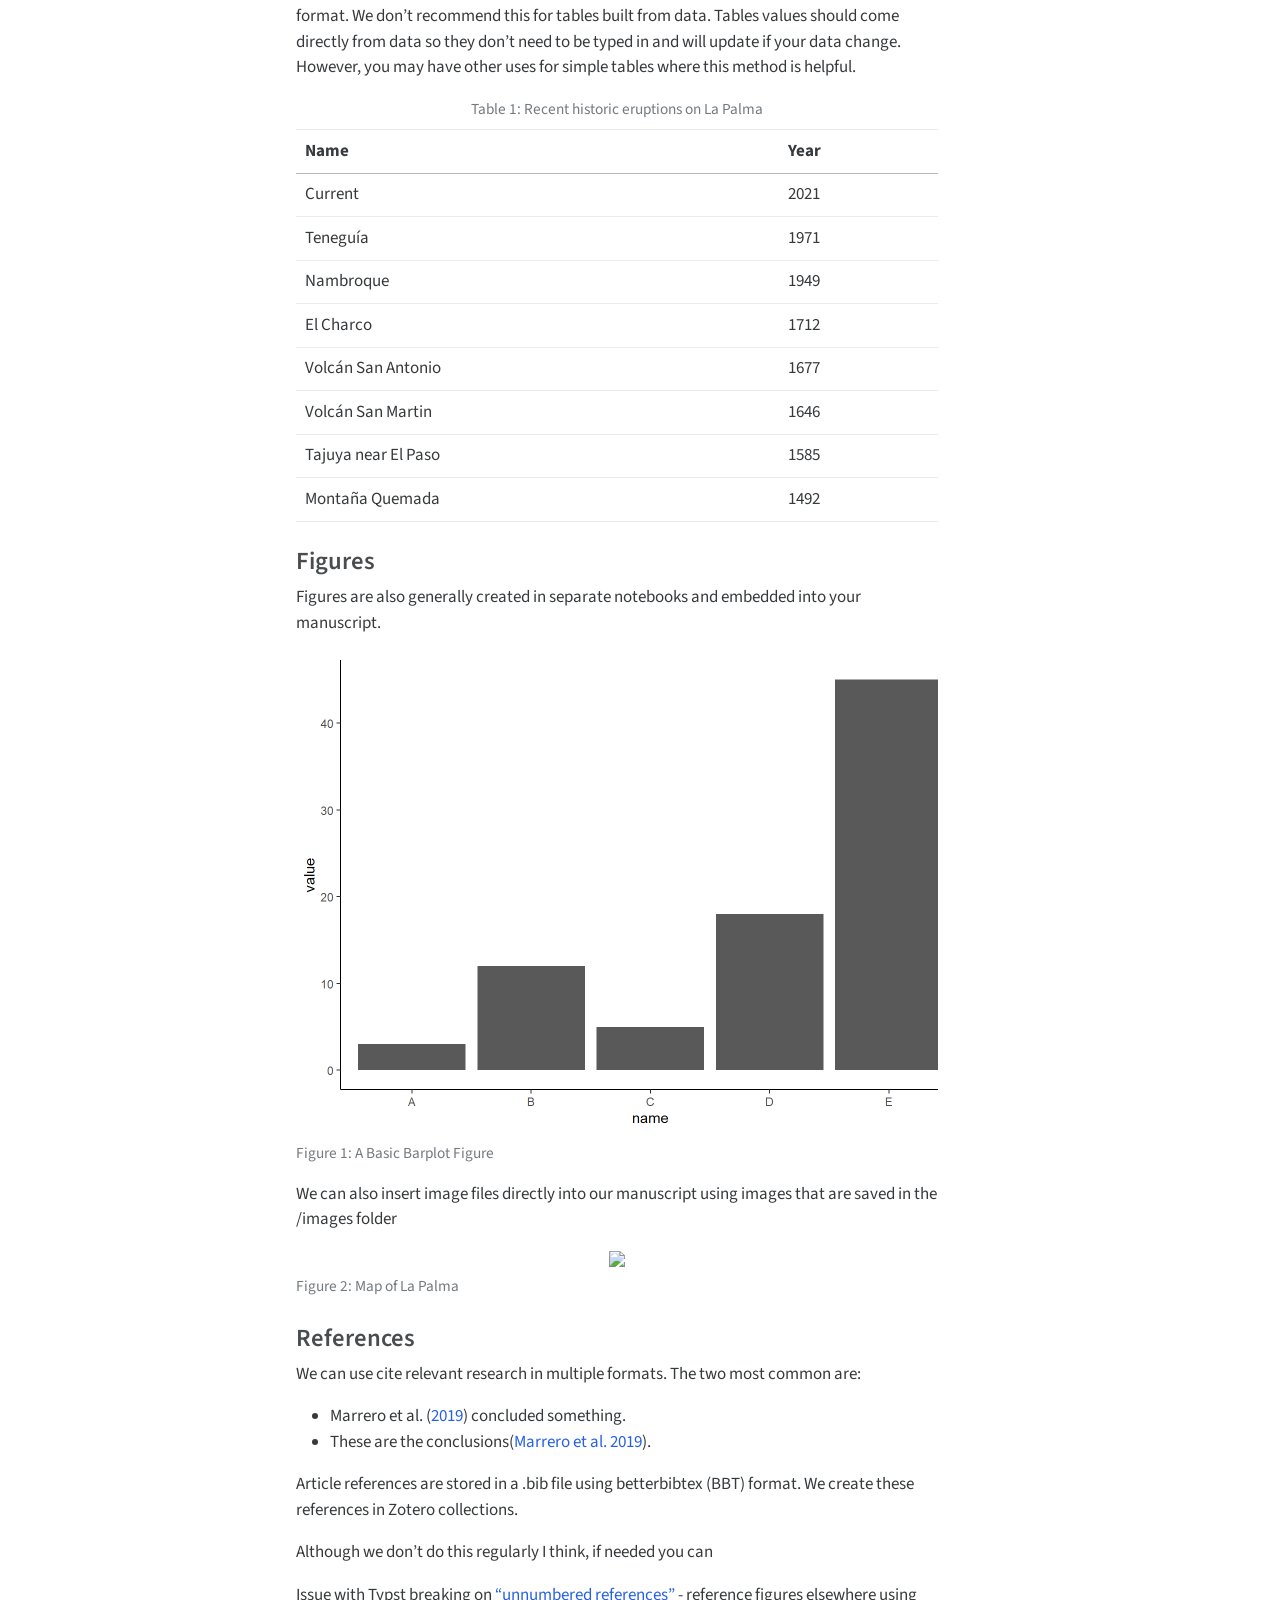
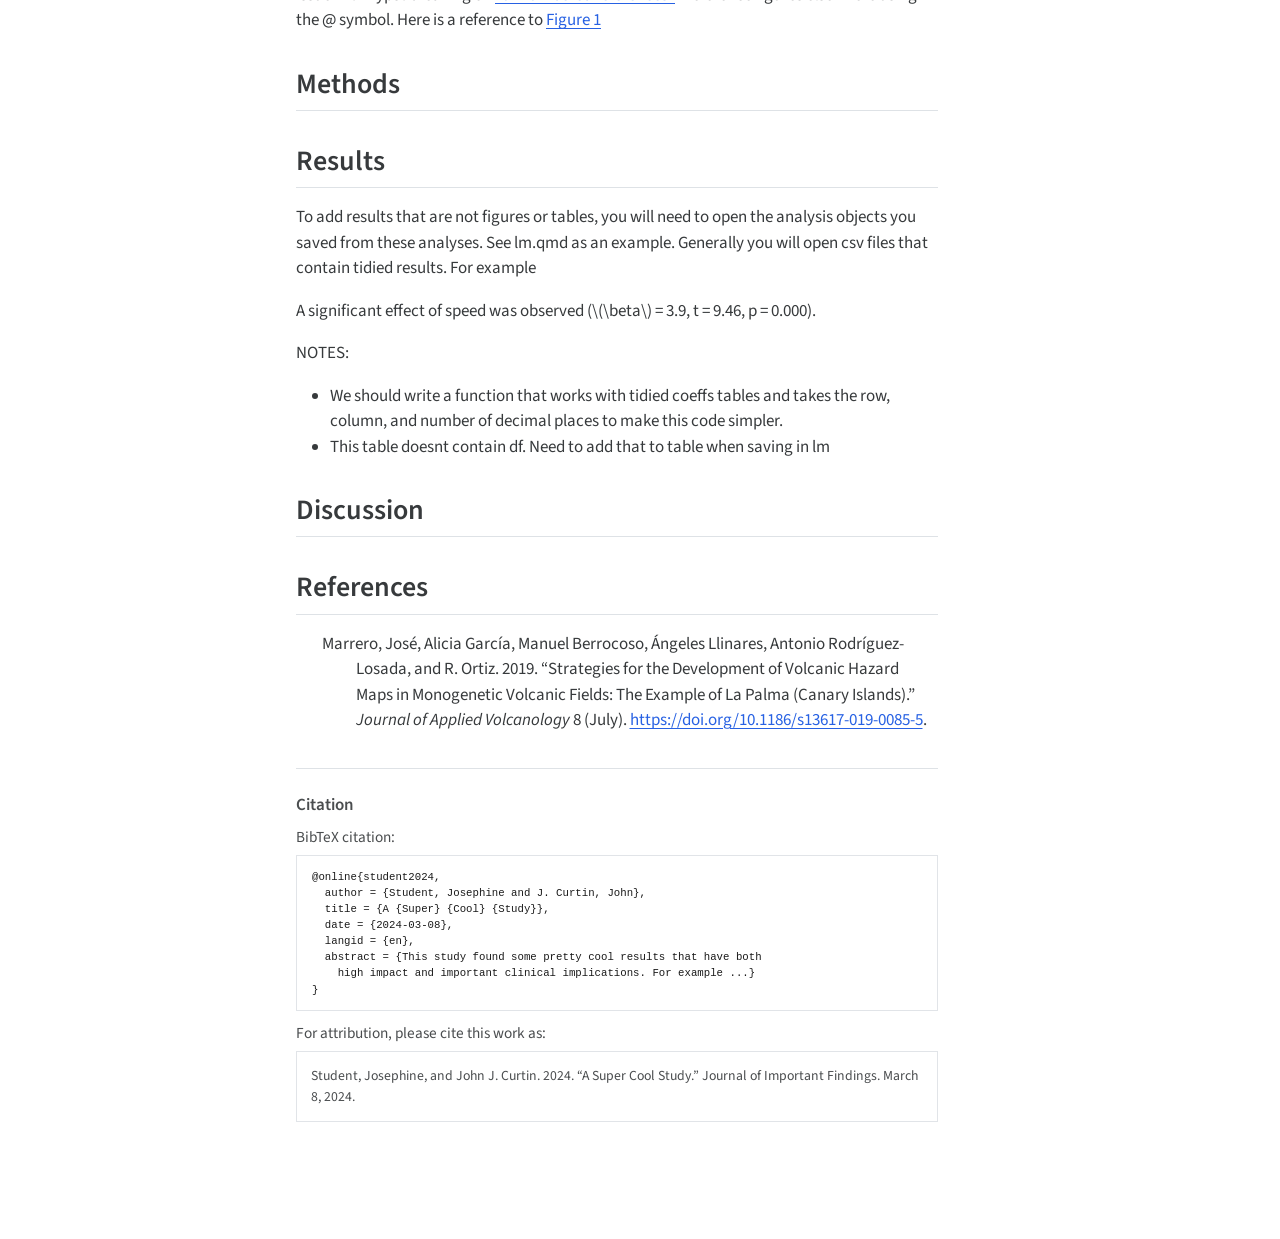
==== commit 496d7d1d: "Built site for gh-pages" ====
--- a/index.html
+++ b/index.html
@@ -159,7 +159,7 @@
               </div>
       </div>
       <div class="quarto-title-meta-column-end quarto-other-formats-target">
-      <div class="quarto-alternate-formats"><div class="quarto-title-meta-heading">Other Formats</div><div class="quarto-title-meta-contents"><p><a href="index.docx"><i class="bi bi-file-word"></i>MS Word</a></p></div><div class="quarto-title-meta-contents"><p><a href="index.pdf"><i class="bi bi-file-pdf"></i>PDF (agu)</a></p></div></div></div>
+      <div class="quarto-alternate-formats"><div class="quarto-title-meta-heading">Other Formats</div><div class="quarto-title-meta-contents"><p><a href="index.docx"><i class="bi bi-file-word"></i>MS Word</a></p></div><div class="quarto-title-meta-contents"><p><a href="index.pdf"><i class="bi bi-file-pdf"></i>Typst (apaish-manuscript)</a></p></div></div></div>
     </div>
 
     <div>
@@ -413,7 +413,7 @@
 <div id="fig-1" class="quarto-figure quarto-figure-center quarto-float anchored">
 <figure class="quarto-float quarto-float-fig figure">
 <div aria-describedby="fig-1-caption-0ceaefa1-69ba-4598-a22c-09a6ac19f8ca">
-<a href="index_files/figure-html/notebooks-fig1-fig-1-output-1.png" class="lightbox" data-gallery="quarto-lightbox-gallery-1" data-glightbox="description: .lightbox-desc-1"><img src="index_files/figure-html/notebooks-fig1-fig-1-output-1.png" width="672" height="480" class="figure-img"></a>
+<a href="index_files/figure-html/notebooks-fig1-fig-1-output-1.png" class="lightbox" data-glightbox="description: .lightbox-desc-1" data-gallery="quarto-lightbox-gallery-1"><img src="index_files/figure-html/notebooks-fig1-fig-1-output-1.png" width="672" height="480" class="figure-img"></a>
 </div>
 <figcaption class="quarto-float-caption-bottom quarto-float-caption quarto-float-fig" id="fig-1-caption-0ceaefa1-69ba-4598-a22c-09a6ac19f8ca">
 Figure&nbsp;1: A Basic Barplot Figure
@@ -427,7 +427,7 @@
 <div id="fig-map" class="quarto-figure quarto-figure-center quarto-float anchored">
 <figure class="quarto-float quarto-float-fig figure">
 <div aria-describedby="fig-map-caption-0ceaefa1-69ba-4598-a22c-09a6ac19f8ca">
-<a href="images/la-palma-map.png" class="lightbox" data-gallery="quarto-lightbox-gallery-2" data-glightbox="description: .lightbox-desc-2"><img src="images/la-palma-map.png" class="img-fluid figure-img"></a>
+<a href="images/la-palma-map.png" class="lightbox" data-glightbox="description: .lightbox-desc-2" data-gallery="quarto-lightbox-gallery-2"><img src="images/la-palma-map.png" class="img-fluid figure-img"></a>
 </div>
 <figcaption class="quarto-float-caption-bottom quarto-float-caption quarto-float-fig" id="fig-map-caption-0ceaefa1-69ba-4598-a22c-09a6ac19f8ca">
 Figure&nbsp;2: Map of La Palma
@@ -445,10 +445,7 @@
 </ul>
 <p>Article references are stored in a .bib file using betterbibtex (BBT) format. We create these references in Zotero collections.</p>
 <p>Although we don’t do this regularly I think, if needed you can</p>
-<ul>
-<li>reference other sections in the paper (e.g., Methods are described in <a href="#sec-methods" class="quarto-xref">Section&nbsp;2</a>)</li>
-<li>reference figures elsewhere using the @ symbol. Here is a reference to <a href="#fig-1" class="quarto-xref">Figure&nbsp;1</a></li>
-</ul>
+<p>Issue with Typst breaking on <a href="https://github.com/typst/typst/issues/1142">“unnumbered references”</a> <!-- - reference other sections in the paper (e.g., Methods are described in @sec-methods) --> - reference figures elsewhere using the @ symbol. Here is a reference to <a href="#fig-1" class="quarto-xref">Figure&nbsp;1</a></p>
 </section>
 </section>
 <section id="sec-methods" class="level2">
@@ -881,7 +878,7 @@
 });
 </script>
 </div> <!-- /content -->
-<script>var lightboxQuarto = GLightbox({"closeEffect":"zoom","selector":".lightbox","descPosition":"bottom","loop":false,"openEffect":"zoom"});
+<script>var lightboxQuarto = GLightbox({"selector":".lightbox","loop":false,"closeEffect":"zoom","openEffect":"zoom","descPosition":"bottom"});
 window.onload = () => {
   lightboxQuarto.on('slide_before_load', (data) => {
     const { slideIndex, slideNode, slideConfig, player, trigger } = data;
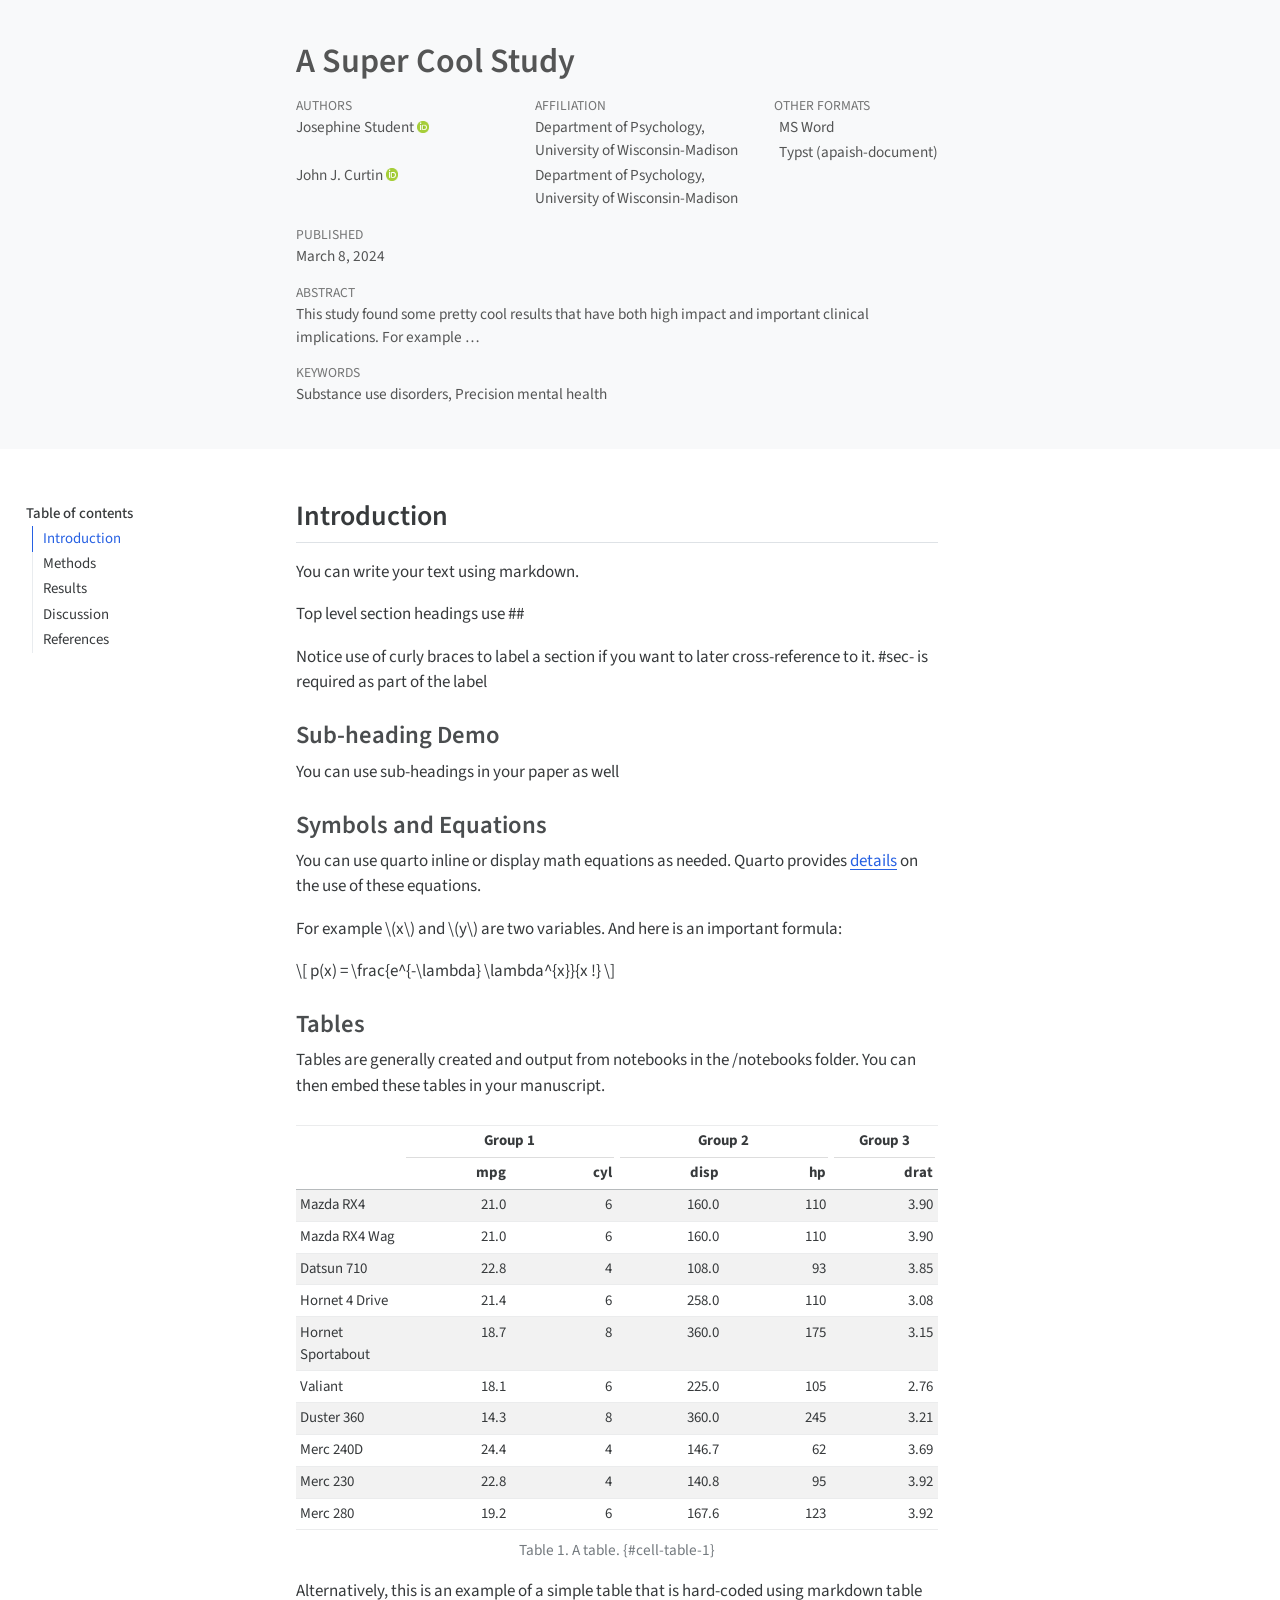
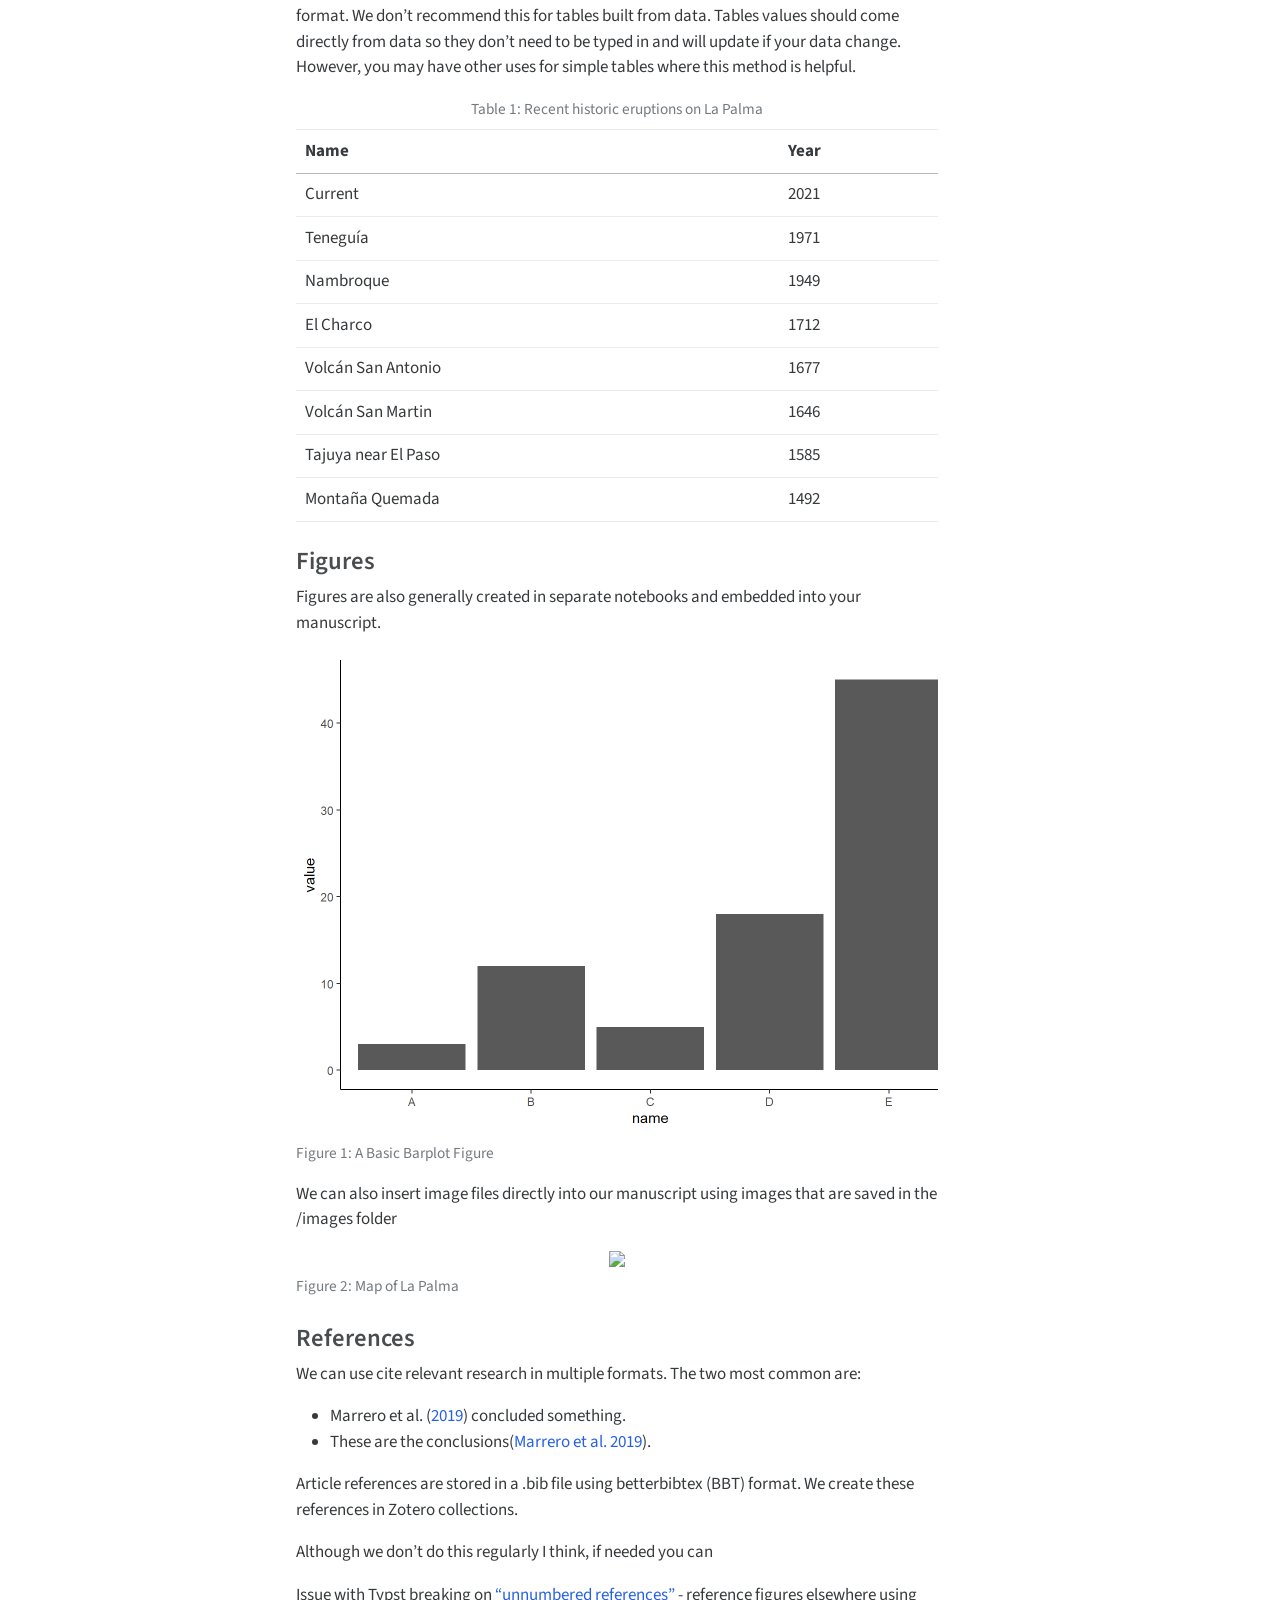
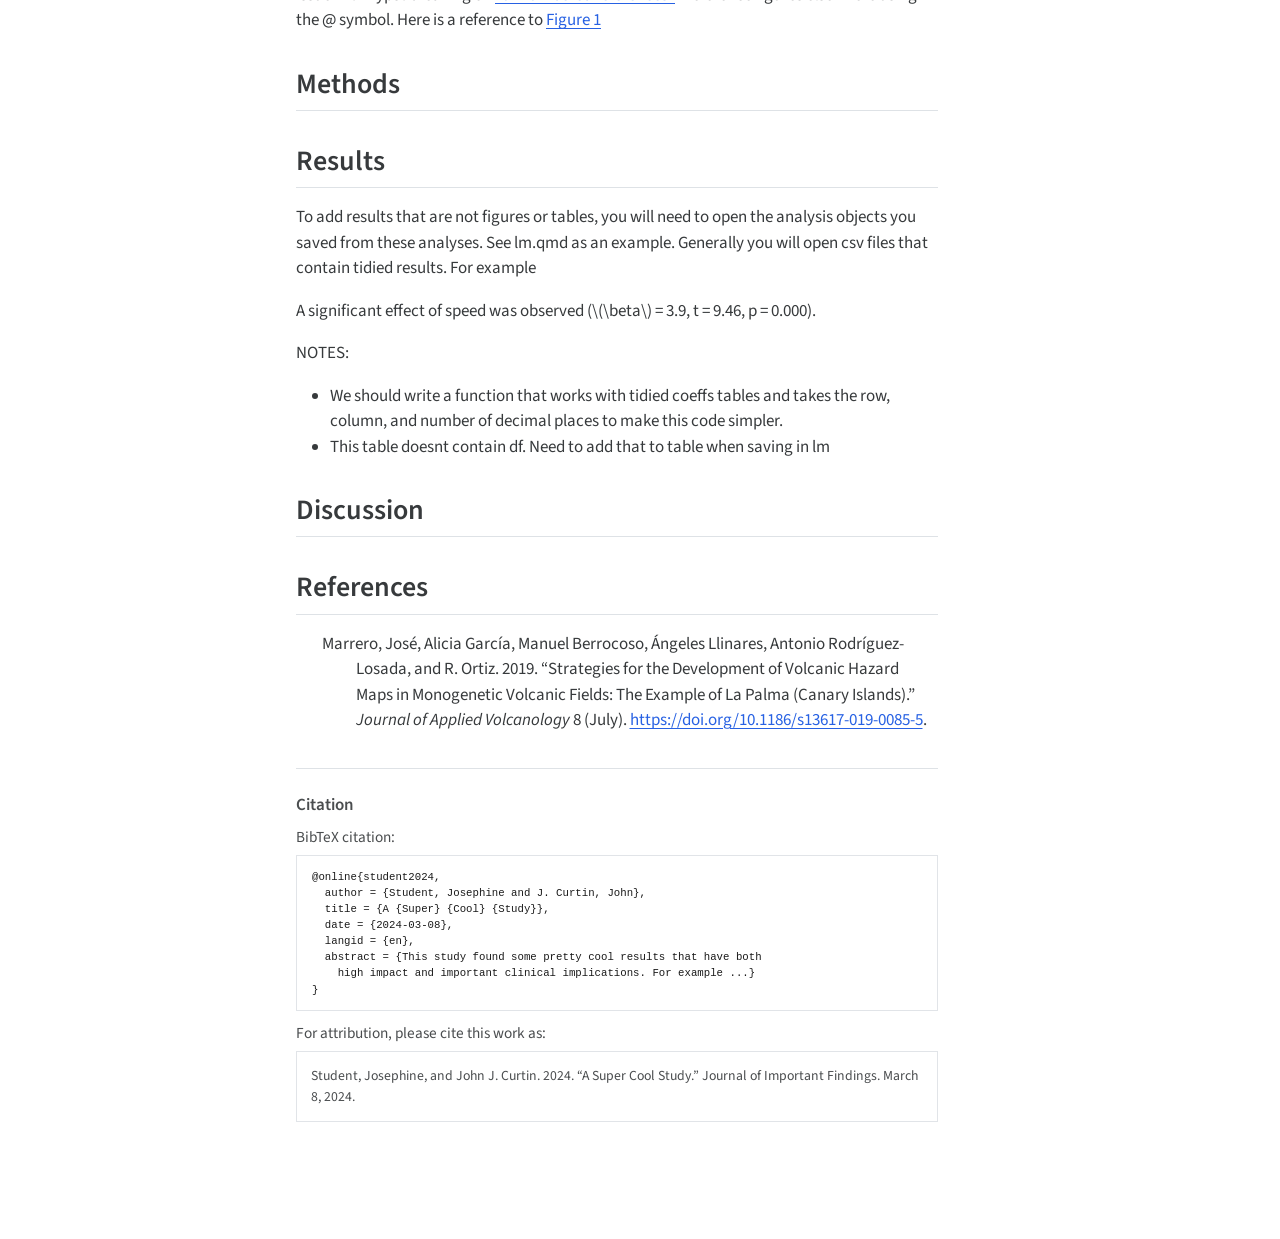
==== commit 8a7586b6: "Built site for gh-pages" ====
--- a/index.html
+++ b/index.html
@@ -159,7 +159,7 @@
               </div>
       </div>
       <div class="quarto-title-meta-column-end quarto-other-formats-target">
-      <div class="quarto-alternate-formats"><div class="quarto-title-meta-heading">Other Formats</div><div class="quarto-title-meta-contents"><p><a href="index.docx"><i class="bi bi-file-word"></i>MS Word</a></p></div><div class="quarto-title-meta-contents"><p><a href="index.pdf"><i class="bi bi-file-pdf"></i>Typst (apaish-manuscript)</a></p></div></div></div>
+      <div class="quarto-alternate-formats"><div class="quarto-title-meta-heading">Other Formats</div><div class="quarto-title-meta-contents"><p><a href="index.docx"><i class="bi bi-file-word"></i>MS Word</a></p></div><div class="quarto-title-meta-contents"><p><a href="index.pdf"><i class="bi bi-file-pdf"></i>Typst (apaish-document)</a></p></div></div></div>
     </div>
 
     <div>
@@ -413,7 +413,7 @@
 <div id="fig-1" class="quarto-figure quarto-figure-center quarto-float anchored">
 <figure class="quarto-float quarto-float-fig figure">
 <div aria-describedby="fig-1-caption-0ceaefa1-69ba-4598-a22c-09a6ac19f8ca">
-<a href="index_files/figure-html/notebooks-fig1-fig-1-output-1.png" class="lightbox" data-glightbox="description: .lightbox-desc-1" data-gallery="quarto-lightbox-gallery-1"><img src="index_files/figure-html/notebooks-fig1-fig-1-output-1.png" width="672" height="480" class="figure-img"></a>
+<a href="index_files/figure-html/notebooks-fig1-fig-1-output-1.png" class="lightbox" data-gallery="quarto-lightbox-gallery-1" data-glightbox="description: .lightbox-desc-1"><img src="index_files/figure-html/notebooks-fig1-fig-1-output-1.png" width="672" height="480" class="figure-img"></a>
 </div>
 <figcaption class="quarto-float-caption-bottom quarto-float-caption quarto-float-fig" id="fig-1-caption-0ceaefa1-69ba-4598-a22c-09a6ac19f8ca">
 Figure&nbsp;1: A Basic Barplot Figure
@@ -427,7 +427,7 @@
 <div id="fig-map" class="quarto-figure quarto-figure-center quarto-float anchored">
 <figure class="quarto-float quarto-float-fig figure">
 <div aria-describedby="fig-map-caption-0ceaefa1-69ba-4598-a22c-09a6ac19f8ca">
-<a href="images/la-palma-map.png" class="lightbox" data-glightbox="description: .lightbox-desc-2" data-gallery="quarto-lightbox-gallery-2"><img src="images/la-palma-map.png" class="img-fluid figure-img"></a>
+<a href="images/la-palma-map.png" class="lightbox" data-gallery="quarto-lightbox-gallery-2" data-glightbox="description: .lightbox-desc-2"><img src="images/la-palma-map.png" class="img-fluid figure-img"></a>
 </div>
 <figcaption class="quarto-float-caption-bottom quarto-float-caption quarto-float-fig" id="fig-map-caption-0ceaefa1-69ba-4598-a22c-09a6ac19f8ca">
 Figure&nbsp;2: Map of La Palma
@@ -878,7 +878,7 @@
 });
 </script>
 </div> <!-- /content -->
-<script>var lightboxQuarto = GLightbox({"selector":".lightbox","loop":false,"closeEffect":"zoom","openEffect":"zoom","descPosition":"bottom"});
+<script>var lightboxQuarto = GLightbox({"closeEffect":"zoom","descPosition":"bottom","openEffect":"zoom","selector":".lightbox","loop":false});
 window.onload = () => {
   lightboxQuarto.on('slide_before_load', (data) => {
     const { slideIndex, slideNode, slideConfig, player, trigger } = data;
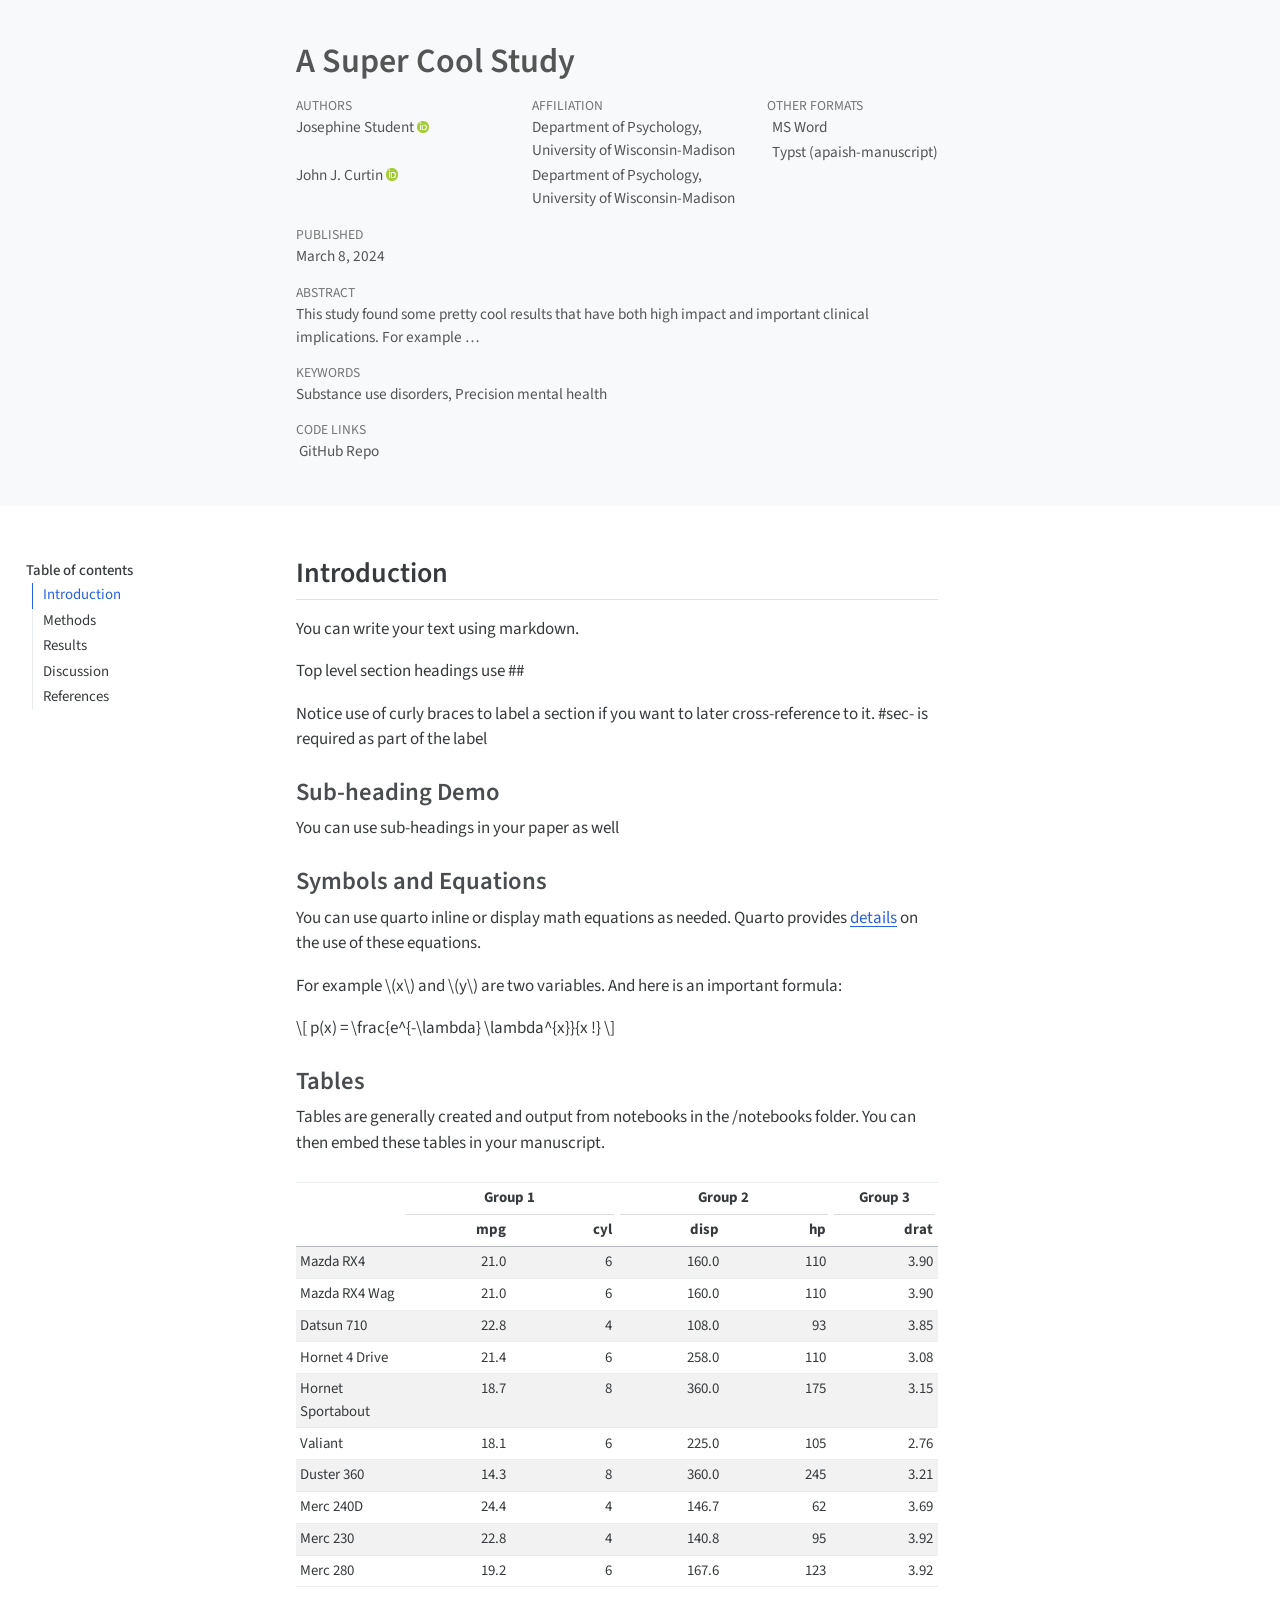
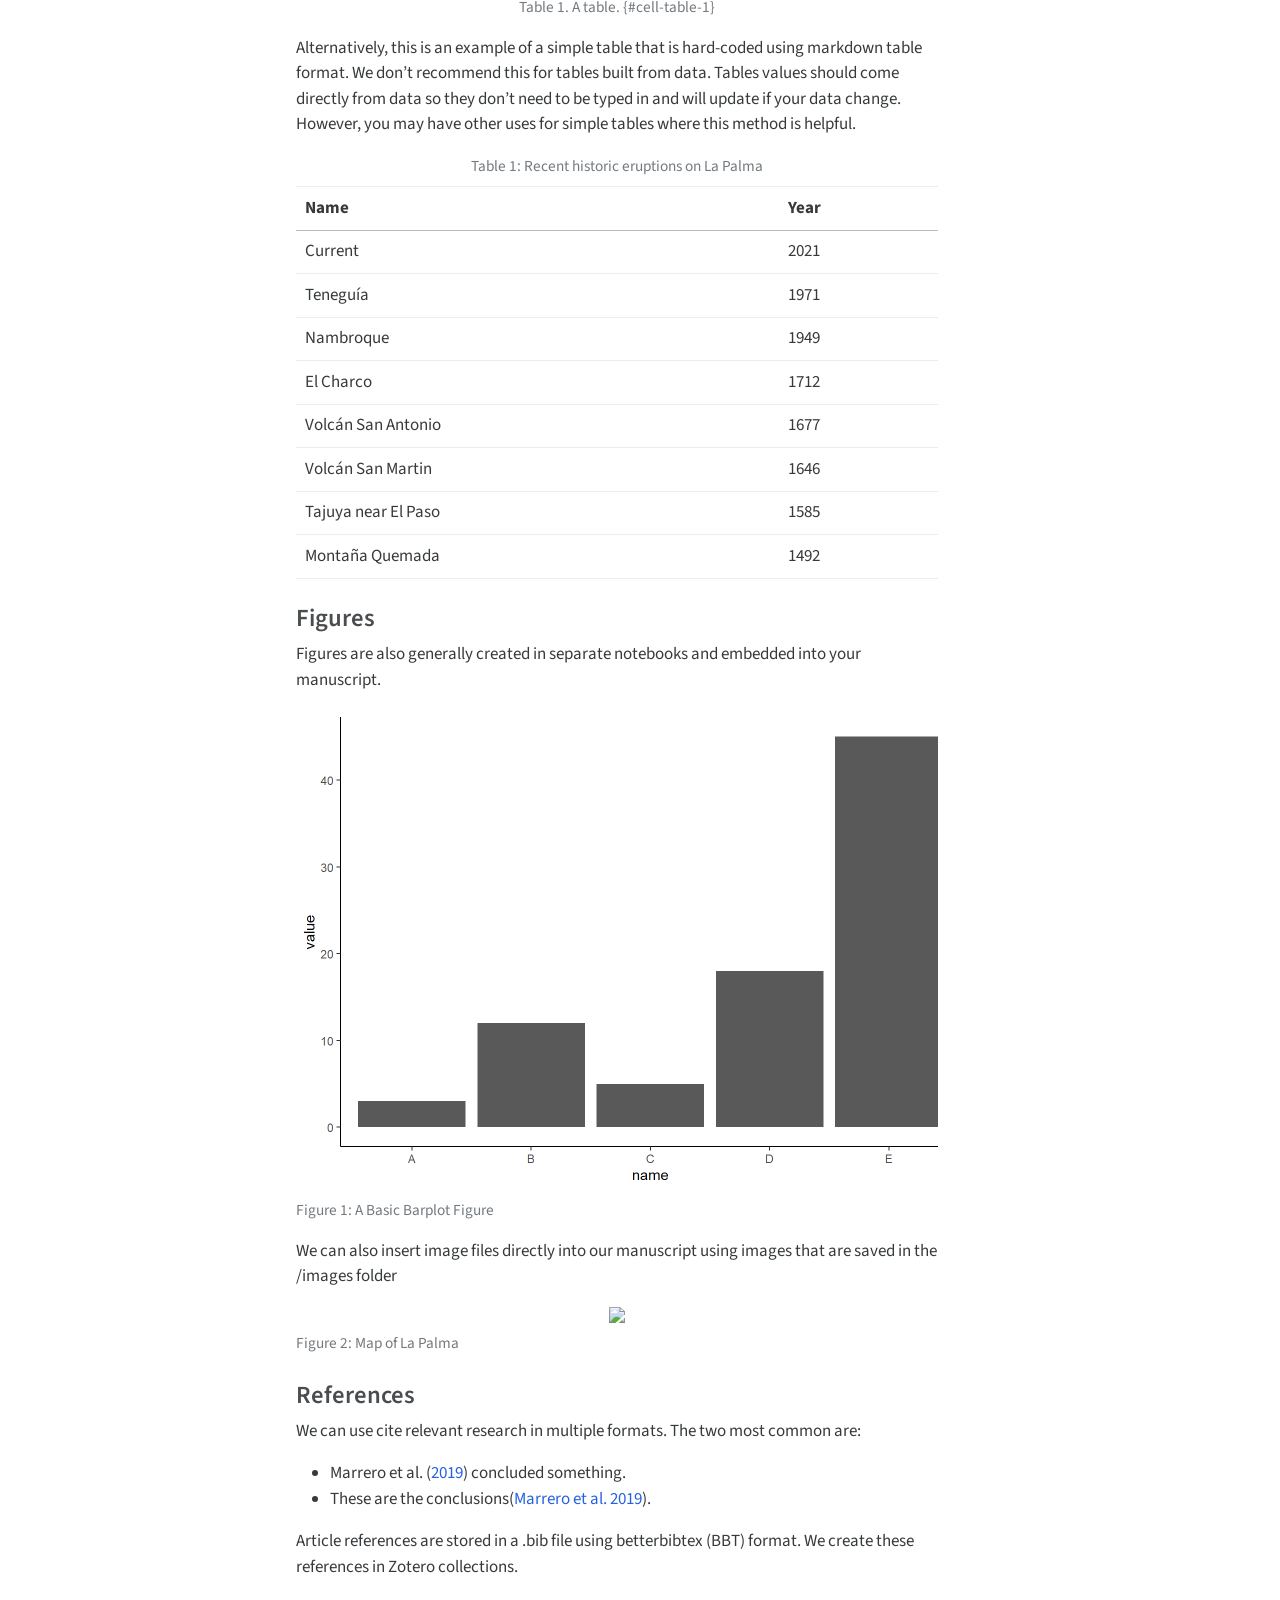
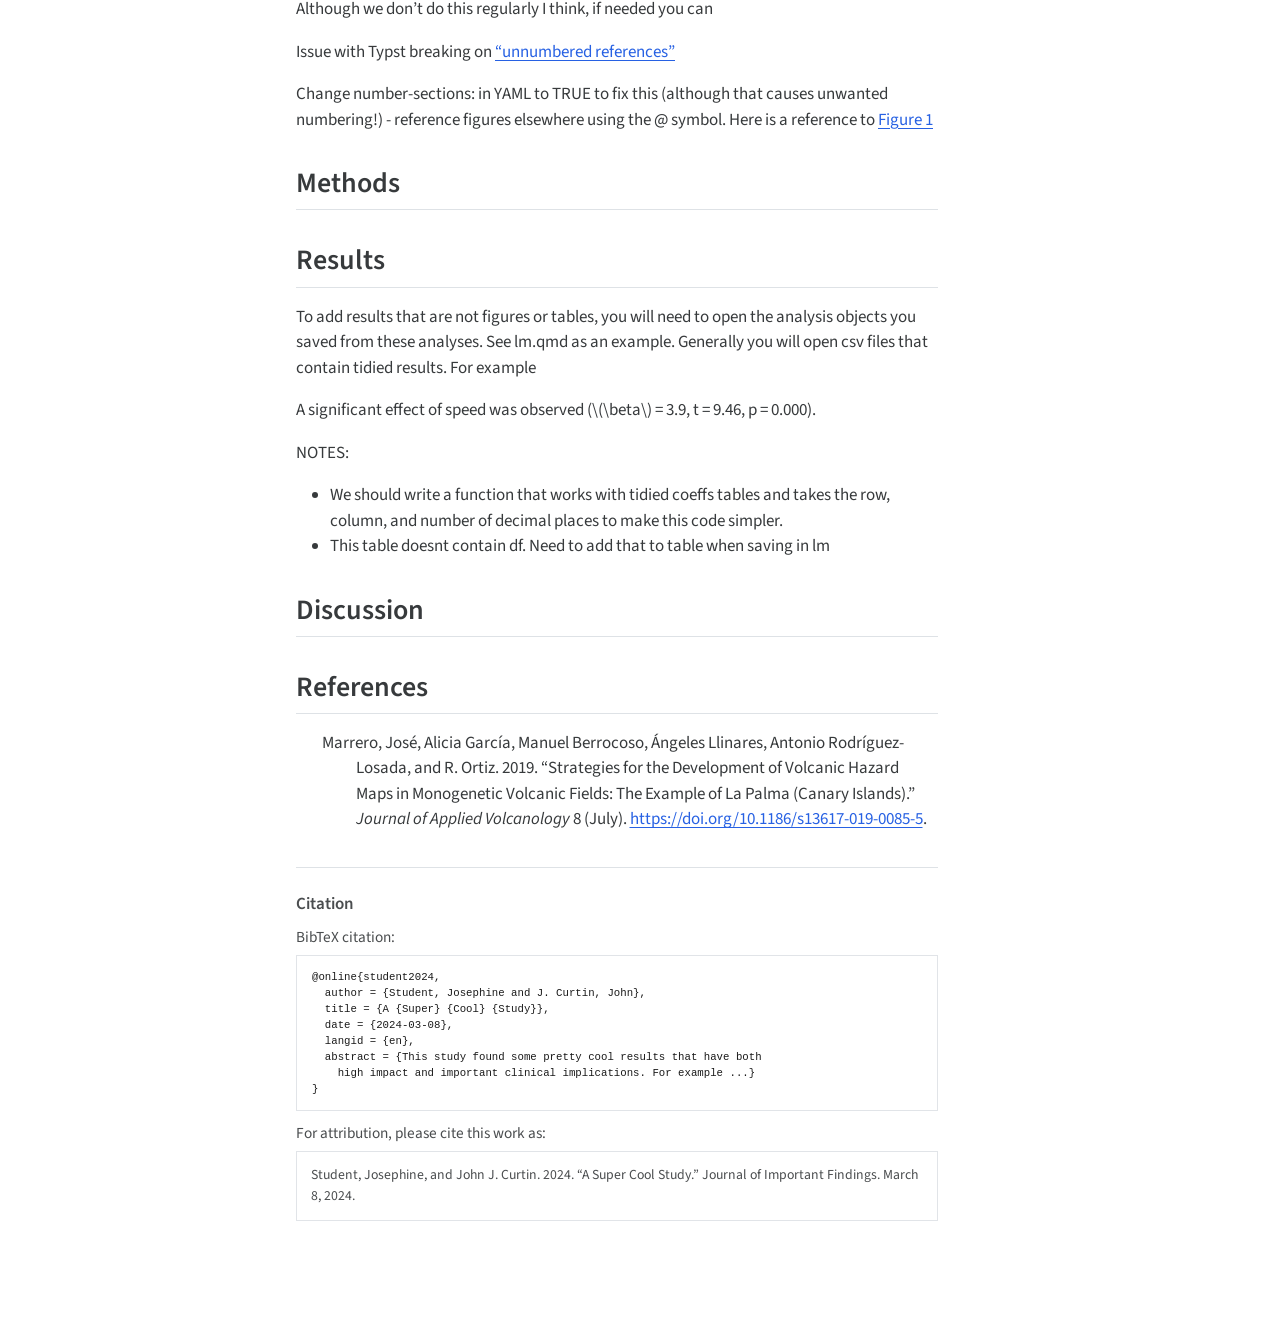
==== commit 30a13b5c: "Built site for gh-pages" ====
--- a/index.html
+++ b/index.html
@@ -159,7 +159,7 @@
               </div>
       </div>
       <div class="quarto-title-meta-column-end quarto-other-formats-target">
-      <div class="quarto-alternate-formats"><div class="quarto-title-meta-heading">Other Formats</div><div class="quarto-title-meta-contents"><p><a href="index.docx"><i class="bi bi-file-word"></i>MS Word</a></p></div><div class="quarto-title-meta-contents"><p><a href="index.pdf"><i class="bi bi-file-pdf"></i>Typst (apaish-document)</a></p></div></div></div>
+      <div class="quarto-alternate-formats"><div class="quarto-title-meta-heading">Other Formats</div><div class="quarto-title-meta-contents"><p><a href="index.docx"><i class="bi bi-file-word"></i>MS Word</a></p></div><div class="quarto-title-meta-contents"><p><a href="index.pdf"><i class="bi bi-file-pdf"></i>Typst (apaish-manuscript)</a></p></div></div></div>
     </div>
 
     <div>
@@ -177,7 +177,7 @@
     </div>
 
     <div class="quarto-other-links-text-target">
-    </div>  </div>
+    <div class="quarto-code-links"><div class="quarto-title-meta-heading">Code Links</div><div class="quarto-title-meta-contents"><span><a href="https://github.com/seschneck/suztest2/" target="_blank"><i class="bi bi-github"></i>GitHub Repo</a></span></div></div></div>  </div>
 </header><div id="quarto-content" class="page-columns page-rows-contents page-layout-article toc-left">
 <div id="quarto-sidebar-toc-left" class="sidebar toc-left">
   <nav id="TOC" role="doc-toc" class="toc-active">
@@ -413,7 +413,7 @@
 <div id="fig-1" class="quarto-figure quarto-figure-center quarto-float anchored">
 <figure class="quarto-float quarto-float-fig figure">
 <div aria-describedby="fig-1-caption-0ceaefa1-69ba-4598-a22c-09a6ac19f8ca">
-<a href="index_files/figure-html/notebooks-fig1-fig-1-output-1.png" class="lightbox" data-gallery="quarto-lightbox-gallery-1" data-glightbox="description: .lightbox-desc-1"><img src="index_files/figure-html/notebooks-fig1-fig-1-output-1.png" width="672" height="480" class="figure-img"></a>
+<a href="index_files/figure-html/notebooks-fig1-fig-1-output-1.png" class="lightbox" data-glightbox="description: .lightbox-desc-1" data-gallery="quarto-lightbox-gallery-1"><img src="index_files/figure-html/notebooks-fig1-fig-1-output-1.png" width="672" height="480" class="figure-img"></a>
 </div>
 <figcaption class="quarto-float-caption-bottom quarto-float-caption quarto-float-fig" id="fig-1-caption-0ceaefa1-69ba-4598-a22c-09a6ac19f8ca">
 Figure&nbsp;1: A Basic Barplot Figure
@@ -427,7 +427,7 @@
 <div id="fig-map" class="quarto-figure quarto-figure-center quarto-float anchored">
 <figure class="quarto-float quarto-float-fig figure">
 <div aria-describedby="fig-map-caption-0ceaefa1-69ba-4598-a22c-09a6ac19f8ca">
-<a href="images/la-palma-map.png" class="lightbox" data-gallery="quarto-lightbox-gallery-2" data-glightbox="description: .lightbox-desc-2"><img src="images/la-palma-map.png" class="img-fluid figure-img"></a>
+<a href="images/la-palma-map.png" class="lightbox" data-glightbox="description: .lightbox-desc-2" data-gallery="quarto-lightbox-gallery-2"><img src="images/la-palma-map.png" class="img-fluid figure-img"></a>
 </div>
 <figcaption class="quarto-float-caption-bottom quarto-float-caption quarto-float-fig" id="fig-map-caption-0ceaefa1-69ba-4598-a22c-09a6ac19f8ca">
 Figure&nbsp;2: Map of La Palma
@@ -445,7 +445,8 @@
 </ul>
 <p>Article references are stored in a .bib file using betterbibtex (BBT) format. We create these references in Zotero collections.</p>
 <p>Although we don’t do this regularly I think, if needed you can</p>
-<p>Issue with Typst breaking on <a href="https://github.com/typst/typst/issues/1142">“unnumbered references”</a> <!-- - reference other sections in the paper (e.g., Methods are described in @sec-methods) --> - reference figures elsewhere using the @ symbol. Here is a reference to <a href="#fig-1" class="quarto-xref">Figure&nbsp;1</a></p>
+<p>Issue with Typst breaking on <a href="https://github.com/typst/typst/issues/1142">“unnumbered references”</a></p>
+<p>Change number-sections: in YAML to TRUE to fix this (although that causes unwanted numbering!) <!-- - reference other sections in the paper (e.g., Methods are described in @sec-methods) --> - reference figures elsewhere using the @ symbol. Here is a reference to <a href="#fig-1" class="quarto-xref">Figure&nbsp;1</a></p>
 </section>
 </section>
 <section id="sec-methods" class="level2">
@@ -878,7 +879,7 @@
 });
 </script>
 </div> <!-- /content -->
-<script>var lightboxQuarto = GLightbox({"closeEffect":"zoom","descPosition":"bottom","openEffect":"zoom","selector":".lightbox","loop":false});
+<script>var lightboxQuarto = GLightbox({"descPosition":"bottom","openEffect":"zoom","loop":false,"selector":".lightbox","closeEffect":"zoom"});
 window.onload = () => {
   lightboxQuarto.on('slide_before_load', (data) => {
     const { slideIndex, slideNode, slideConfig, player, trigger } = data;
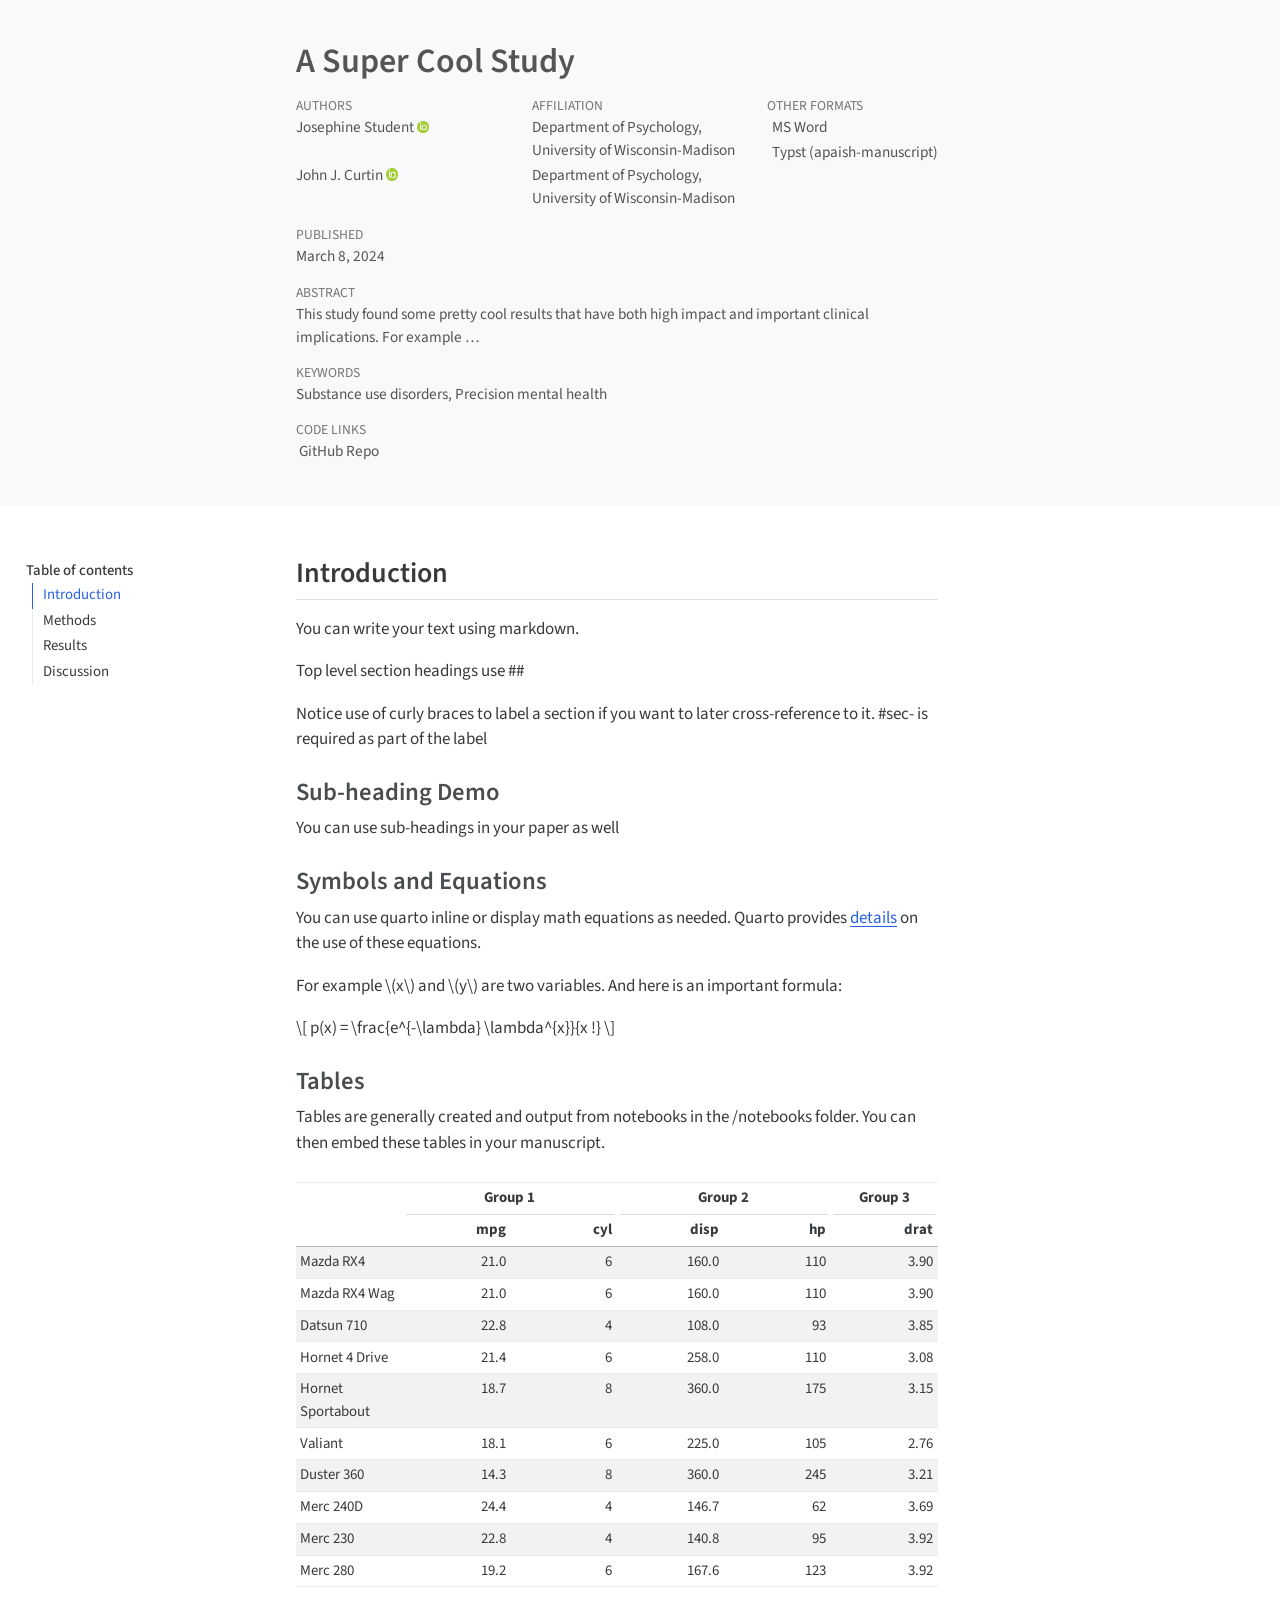
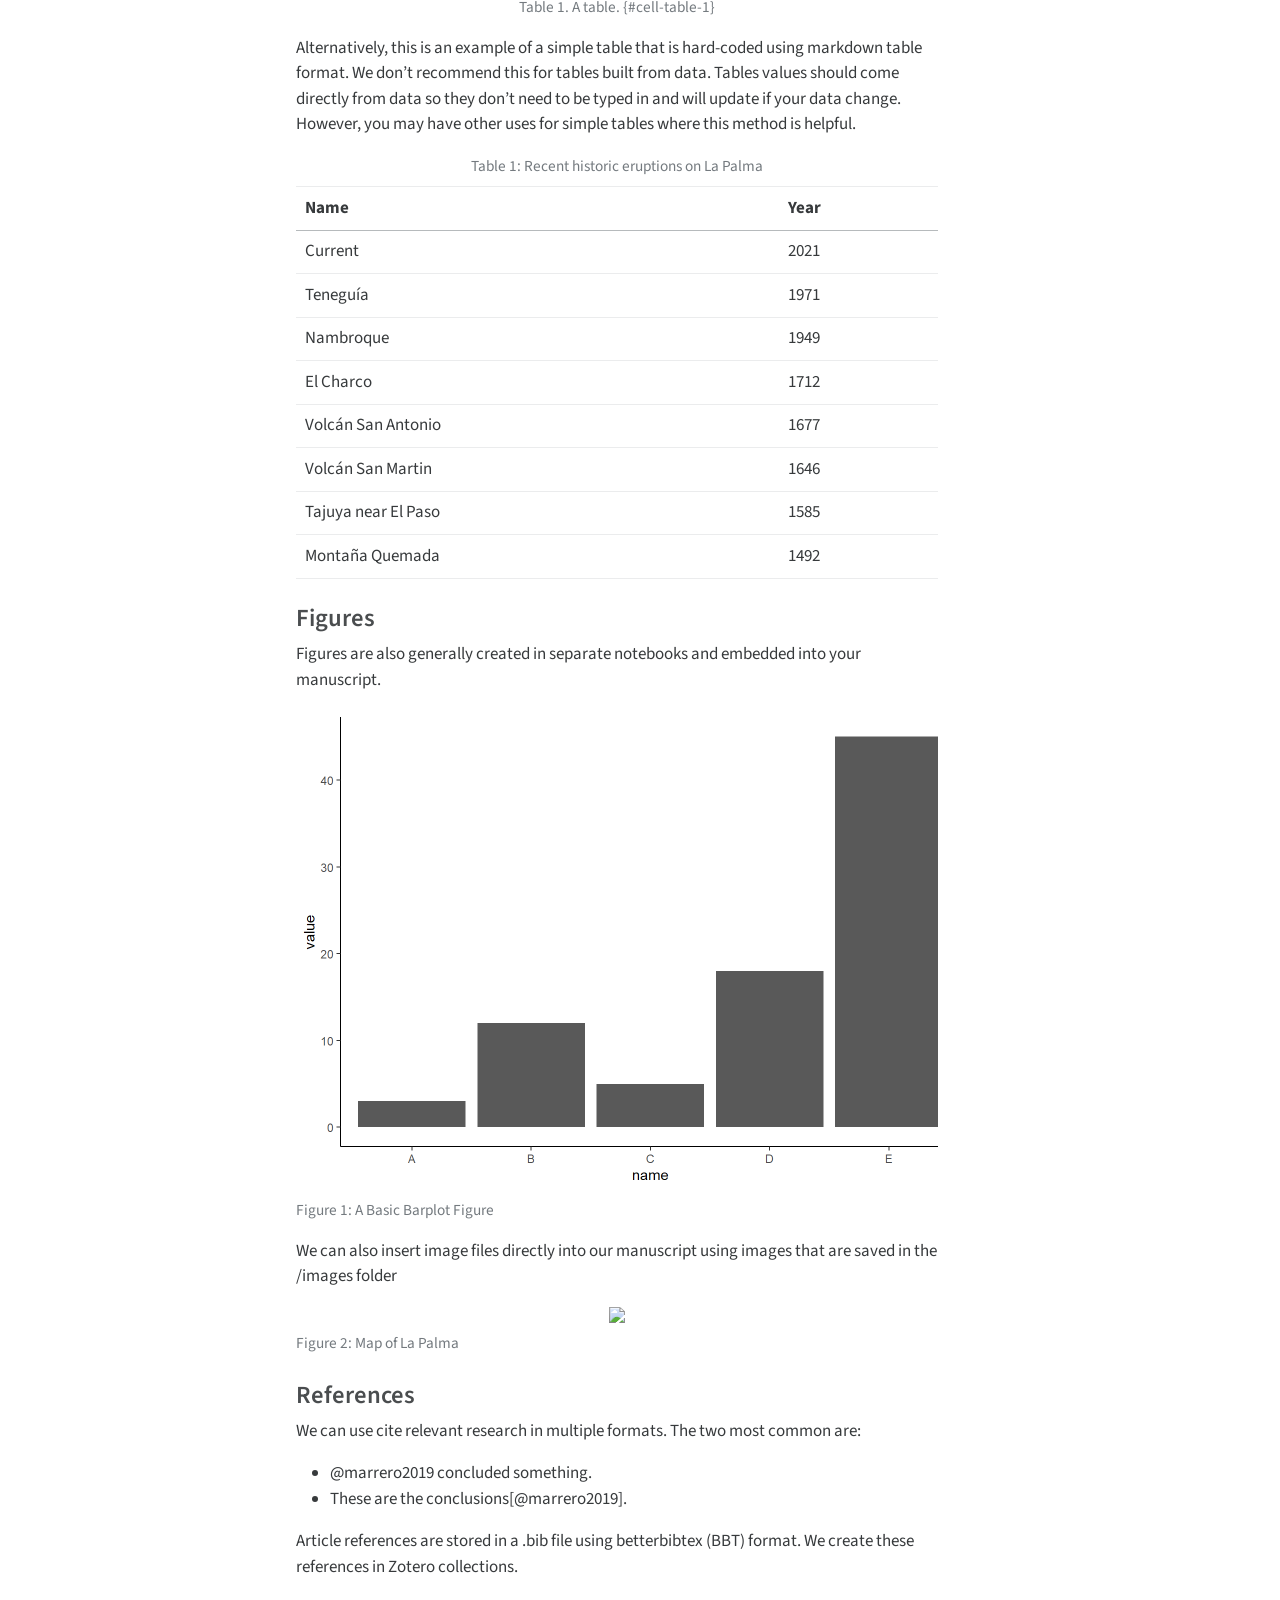
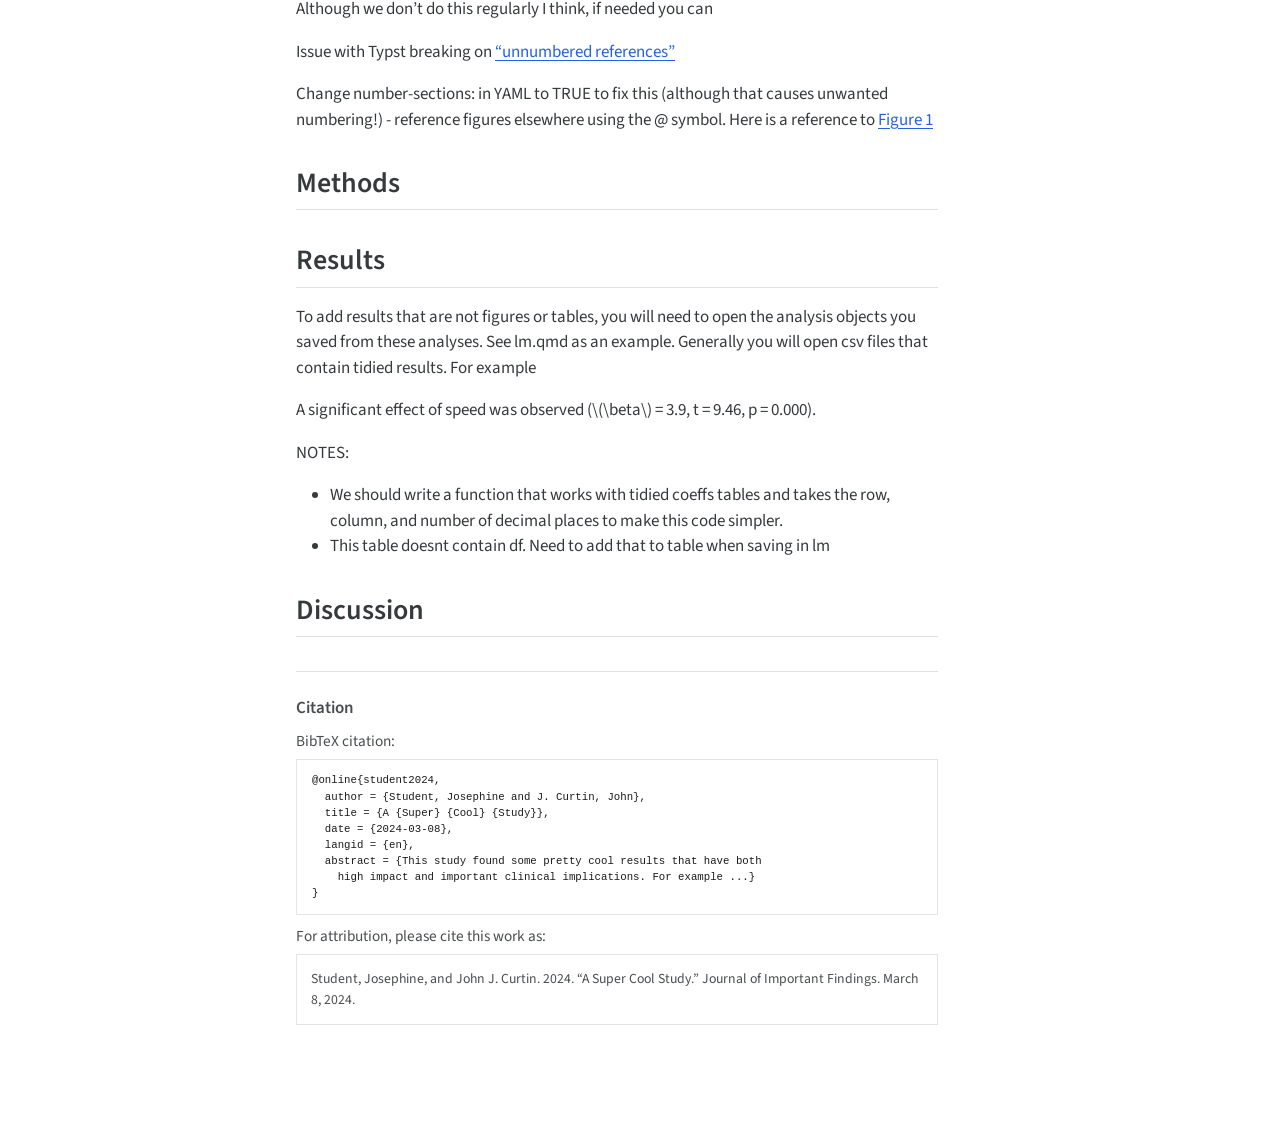
==== commit ac91d25f: "Built site for gh-pages" ====
--- a/index.html
+++ b/index.html
@@ -24,27 +24,7 @@
   margin: 0 0.8em 0.2em -1em; /* quarto-specific, see https://github.com/quarto-dev/quarto-cli/issues/4556 */ 
   vertical-align: middle;
 }
-/* CSS for citations */
-div.csl-bib-body { }
-div.csl-entry {
-  clear: both;
-  margin-bottom: 0em;
-}
-.hanging-indent div.csl-entry {
-  margin-left:2em;
-  text-indent:-2em;
-}
-div.csl-left-margin {
-  min-width:2em;
-  float:left;
-}
-div.csl-right-inline {
-  margin-left:2em;
-  padding-left:1em;
-}
-div.csl-indent {
-  margin-left: 2em;
-}</style>
+</style>
 
 
 <script src="site_libs/clipboard/clipboard.min.js"></script>
@@ -109,7 +89,6 @@
 <meta name="citation_online_date" content="2024-03-08">
 <meta name="citation_language" content="en">
 <meta name="citation_journal_title" content="Journal of Important Findings">
-<meta name="citation_reference" content="citation_title=Strategies for the development of volcanic hazard maps in monogenetic volcanic fields: The example of La Palma (Canary Islands);,citation_author=José Marrero;,citation_author=Alicia García;,citation_author=Manuel Berrocoso;,citation_author=Ángeles Llinares;,citation_author=Antonio Rodríguez-Losada;,citation_author=R. Ortiz;,citation_publication_date=2019-07;,citation_cover_date=2019-07;,citation_year=2019;,citation_doi=10.1186/s13617-019-0085-5;,citation_volume=8;,citation_journal_title=Journal of Applied Volcanology;">
 </head>
 
 <body>
@@ -195,7 +174,6 @@
   <li><a href="#sec-methods" id="toc-sec-methods" class="nav-link" data-scroll-target="#sec-methods">Methods</a></li>
   <li><a href="#sec-results" id="toc-sec-results" class="nav-link" data-scroll-target="#sec-results">Results</a></li>
   <li><a href="#sec-discussion" id="toc-sec-discussion" class="nav-link" data-scroll-target="#sec-discussion">Discussion</a></li>
-  <li><a href="#references-1" id="toc-references-1" class="nav-link" data-scroll-target="#references-1">References</a></li>
   </ul>
 </nav>
 </div>
@@ -439,9 +417,9 @@
 <h3 class="anchored" data-anchor-id="references">References</h3>
 <p>We can use cite relevant research in multiple formats. The two most common are:</p>
 <ul>
-<li><span class="citation" data-cites="marrero2019">Marrero et al. (<a href="#ref-marrero2019" role="doc-biblioref">2019</a>)</span> concluded something.<br>
+<li><span class="citation" data-cites="marrero2019">@marrero2019</span> concluded something.<br>
 </li>
-<li>These are the conclusions<span class="citation" data-cites="marrero2019">(<a href="#ref-marrero2019" role="doc-biblioref">Marrero et al. 2019</a>)</span>.</li>
+<li>These are the conclusions<span class="citation" data-cites="marrero2019">[@marrero2019]</span>.</li>
 </ul>
 <p>Article references are stored in a .bib file using betterbibtex (BBT) format. We create these references in Zotero collections.</p>
 <p>Although we don’t do this regularly I think, if needed you can</p>
@@ -464,14 +442,6 @@
 </section>
 <section id="sec-discussion" class="level2">
 <h2 class="anchored" data-anchor-id="sec-discussion">Discussion</h2>
-</section>
-<section id="references-1" class="level2 unnumbered">
-<h2 class="unnumbered anchored" data-anchor-id="references-1">References</h2>
-<div id="refs" class="references csl-bib-body hanging-indent" data-entry-spacing="0" role="list">
-<div id="ref-marrero2019" class="csl-entry" role="listitem">
-Marrero, José, Alicia García, Manuel Berrocoso, Ángeles Llinares, Antonio Rodríguez-Losada, and R. Ortiz. 2019. <span>“Strategies for the Development of Volcanic Hazard Maps in Monogenetic Volcanic Fields: The Example of <span>La</span> <span>Palma</span> (<span>Canary</span> <span>Islands</span>).”</span> <em>Journal of Applied Volcanology</em> 8 (July). <a href="https://doi.org/10.1186/s13617-019-0085-5">https://doi.org/10.1186/s13617-019-0085-5</a>.
-</div>
-</div>
 <div class="hidden" aria-hidden="true">
 <span class="glightbox-desc lightbox-desc-1">Figure&nbsp;1: A Basic Barplot Figure</span>
 <span class="glightbox-desc lightbox-desc-2">Figure&nbsp;2: Map of La Palma</span>
@@ -879,7 +849,7 @@
 });
 </script>
 </div> <!-- /content -->
-<script>var lightboxQuarto = GLightbox({"descPosition":"bottom","openEffect":"zoom","loop":false,"selector":".lightbox","closeEffect":"zoom"});
+<script>var lightboxQuarto = GLightbox({"closeEffect":"zoom","selector":".lightbox","loop":false,"descPosition":"bottom","openEffect":"zoom"});
 window.onload = () => {
   lightboxQuarto.on('slide_before_load', (data) => {
     const { slideIndex, slideNode, slideConfig, player, trigger } = data;
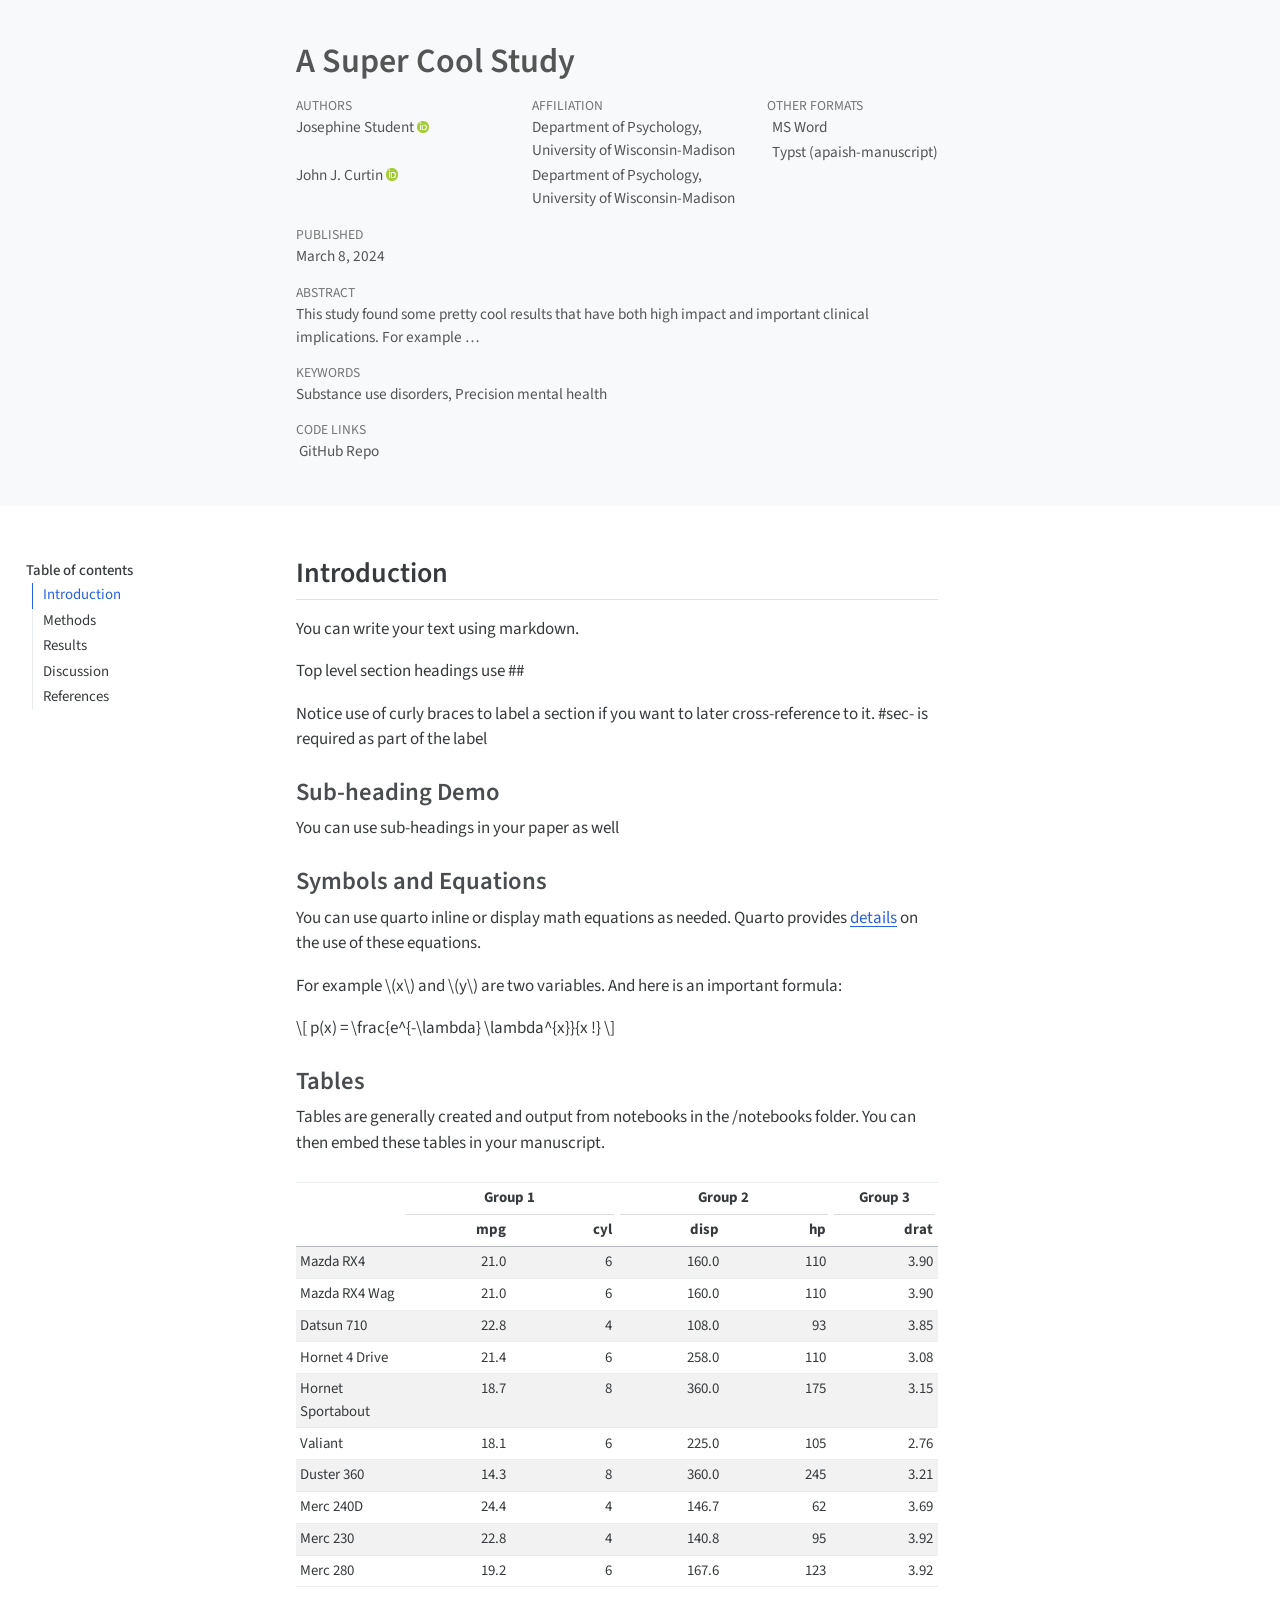
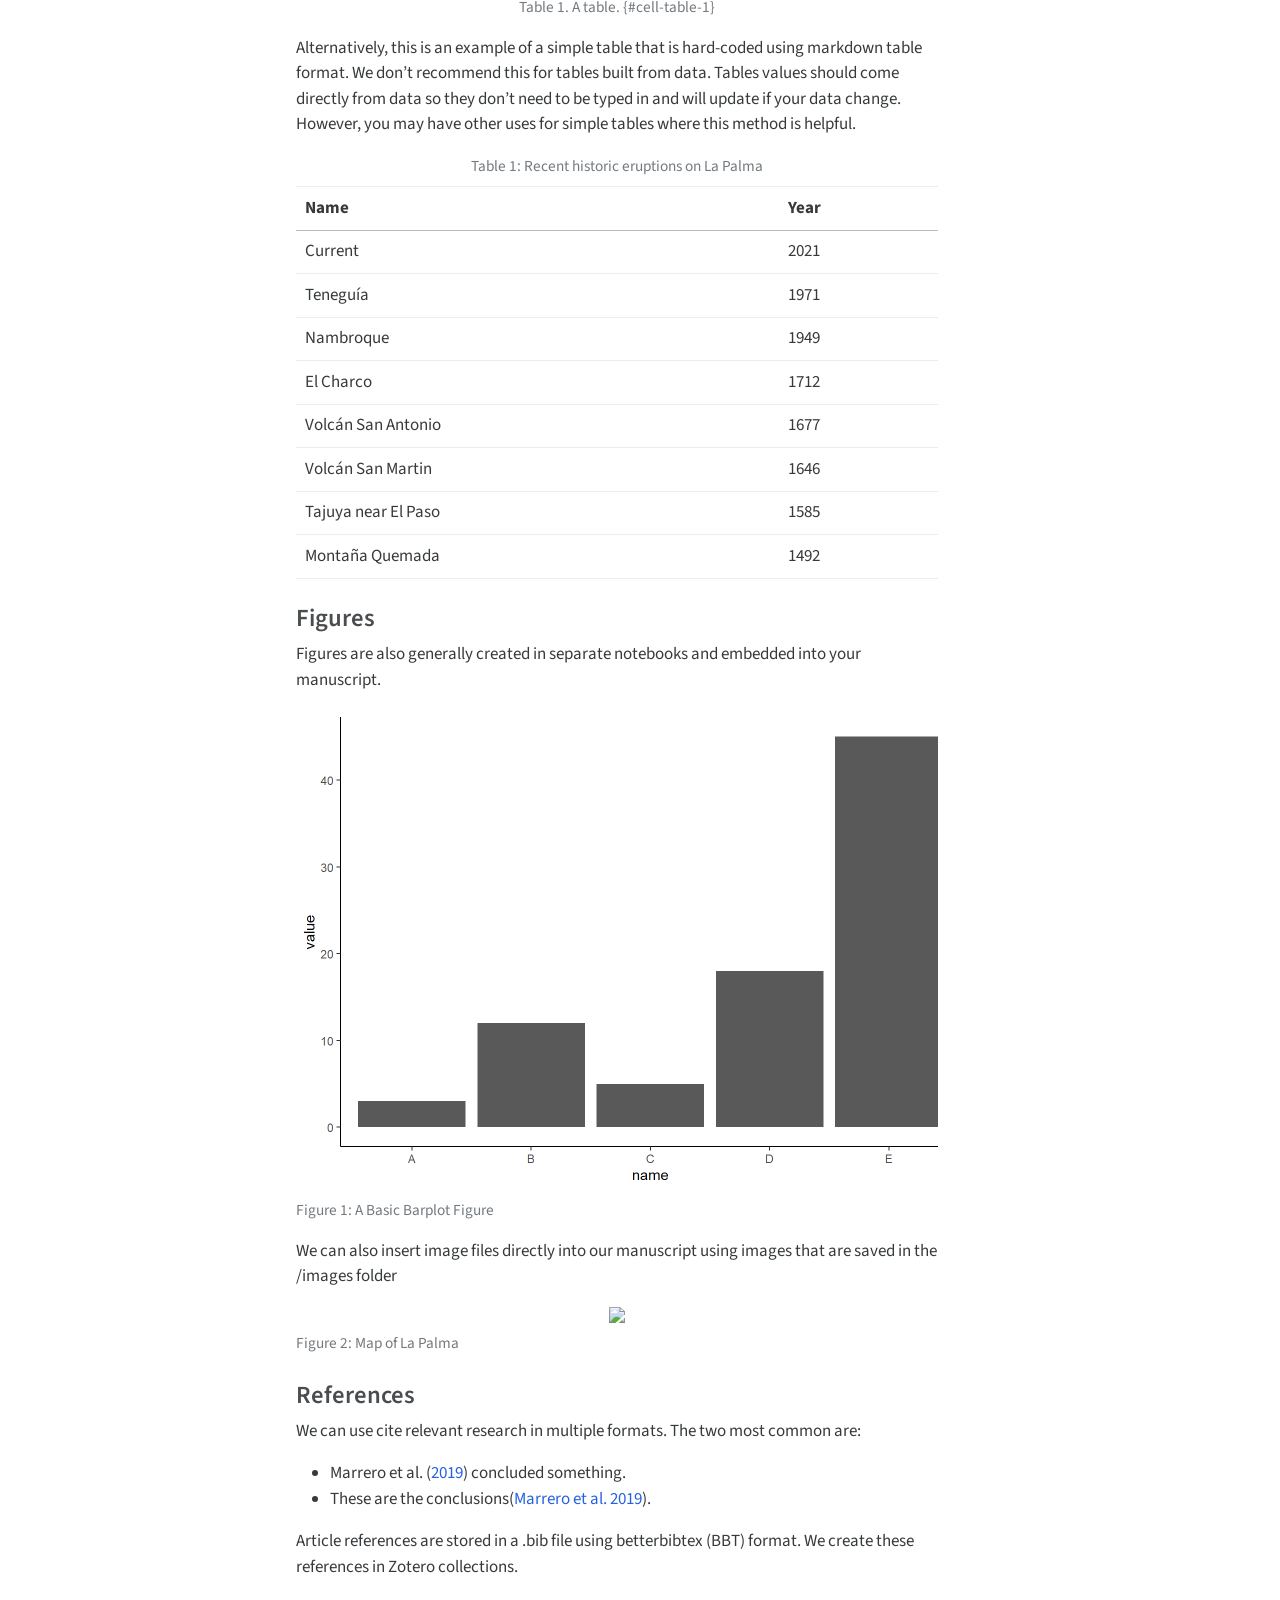
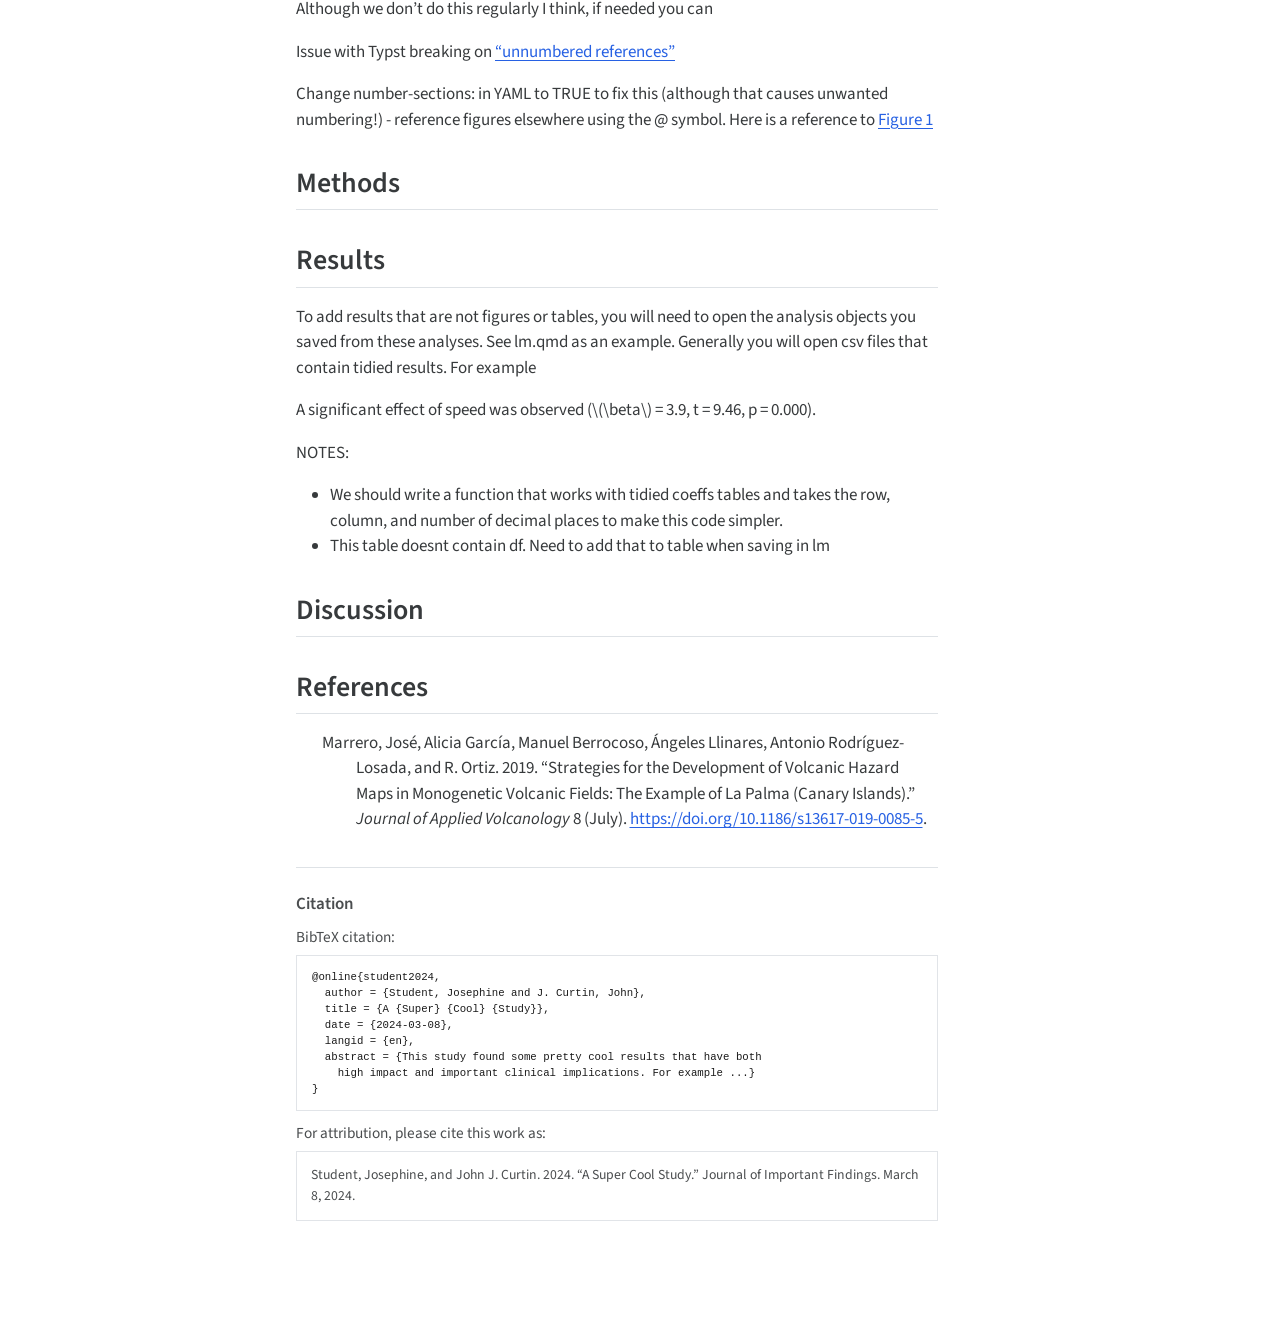
==== commit 396846a2: "Built site for gh-pages" ====
--- a/index.html
+++ b/index.html
@@ -24,7 +24,27 @@
   margin: 0 0.8em 0.2em -1em; /* quarto-specific, see https://github.com/quarto-dev/quarto-cli/issues/4556 */ 
   vertical-align: middle;
 }
-</style>
+/* CSS for citations */
+div.csl-bib-body { }
+div.csl-entry {
+  clear: both;
+  margin-bottom: 0em;
+}
+.hanging-indent div.csl-entry {
+  margin-left:2em;
+  text-indent:-2em;
+}
+div.csl-left-margin {
+  min-width:2em;
+  float:left;
+}
+div.csl-right-inline {
+  margin-left:2em;
+  padding-left:1em;
+}
+div.csl-indent {
+  margin-left: 2em;
+}</style>
 
 
 <script src="site_libs/clipboard/clipboard.min.js"></script>
@@ -89,6 +109,7 @@
 <meta name="citation_online_date" content="2024-03-08">
 <meta name="citation_language" content="en">
 <meta name="citation_journal_title" content="Journal of Important Findings">
+<meta name="citation_reference" content="citation_title=Strategies for the development of volcanic hazard maps in monogenetic volcanic fields: The example of La Palma (Canary Islands);,citation_author=José Marrero;,citation_author=Alicia García;,citation_author=Manuel Berrocoso;,citation_author=Ángeles Llinares;,citation_author=Antonio Rodríguez-Losada;,citation_author=R. Ortiz;,citation_publication_date=2019-07;,citation_cover_date=2019-07;,citation_year=2019;,citation_doi=10.1186/s13617-019-0085-5;,citation_volume=8;,citation_journal_title=Journal of Applied Volcanology;">
 </head>
 
 <body>
@@ -174,6 +195,7 @@
   <li><a href="#sec-methods" id="toc-sec-methods" class="nav-link" data-scroll-target="#sec-methods">Methods</a></li>
   <li><a href="#sec-results" id="toc-sec-results" class="nav-link" data-scroll-target="#sec-results">Results</a></li>
   <li><a href="#sec-discussion" id="toc-sec-discussion" class="nav-link" data-scroll-target="#sec-discussion">Discussion</a></li>
+  <li><a href="#references-1" id="toc-references-1" class="nav-link" data-scroll-target="#references-1">References</a></li>
   </ul>
 </nav>
 </div>
@@ -417,9 +439,9 @@
 <h3 class="anchored" data-anchor-id="references">References</h3>
 <p>We can use cite relevant research in multiple formats. The two most common are:</p>
 <ul>
-<li><span class="citation" data-cites="marrero2019">@marrero2019</span> concluded something.<br>
+<li><span class="citation" data-cites="marrero2019">Marrero et al. (<a href="#ref-marrero2019" role="doc-biblioref">2019</a>)</span> concluded something.<br>
 </li>
-<li>These are the conclusions<span class="citation" data-cites="marrero2019">[@marrero2019]</span>.</li>
+<li>These are the conclusions<span class="citation" data-cites="marrero2019">(<a href="#ref-marrero2019" role="doc-biblioref">Marrero et al. 2019</a>)</span>.</li>
 </ul>
 <p>Article references are stored in a .bib file using betterbibtex (BBT) format. We create these references in Zotero collections.</p>
 <p>Although we don’t do this regularly I think, if needed you can</p>
@@ -442,6 +464,18 @@
 </section>
 <section id="sec-discussion" class="level2">
 <h2 class="anchored" data-anchor-id="sec-discussion">Discussion</h2>
+</section>
+<section id="references-1" class="level2 unnumbered">
+<h2 class="unnumbered anchored" data-anchor-id="references-1">References</h2>
+<div id="refs" class="references csl-bib-body hanging-indent" data-entry-spacing="0" role="list">
+<div id="ref-marrero2019" class="csl-entry" role="listitem">
+Marrero, José, Alicia García, Manuel Berrocoso, Ángeles Llinares, Antonio Rodríguez-Losada, and R. Ortiz. 2019. <span>“Strategies for the Development of Volcanic Hazard Maps in Monogenetic Volcanic Fields: The Example of <span>La</span> <span>Palma</span> (<span>Canary</span> <span>Islands</span>).”</span> <em>Journal of Applied Volcanology</em> 8 (July). <a href="https://doi.org/10.1186/s13617-019-0085-5">https://doi.org/10.1186/s13617-019-0085-5</a>.
+</div>
+</div>
+<!-- Note: Ref section still doesn't seem APA style. Typst will in teh future support standalone refs. In the meantime, this works but ONLY in the typst APA output. You also have to comment out the bibliography: line in the YAML for it to work. -->
+<!-- ```{=typst}  -->
+<!-- #bibliography("references.bib", title: "References", style: "apa") -->
+<!-- ``` -->
 <div class="hidden" aria-hidden="true">
 <span class="glightbox-desc lightbox-desc-1">Figure&nbsp;1: A Basic Barplot Figure</span>
 <span class="glightbox-desc lightbox-desc-2">Figure&nbsp;2: Map of La Palma</span>
@@ -849,7 +883,7 @@
 });
 </script>
 </div> <!-- /content -->
-<script>var lightboxQuarto = GLightbox({"closeEffect":"zoom","selector":".lightbox","loop":false,"descPosition":"bottom","openEffect":"zoom"});
+<script>var lightboxQuarto = GLightbox({"selector":".lightbox","loop":false,"closeEffect":"zoom","openEffect":"zoom","descPosition":"bottom"});
 window.onload = () => {
   lightboxQuarto.on('slide_before_load', (data) => {
     const { slideIndex, slideNode, slideConfig, player, trigger } = data;
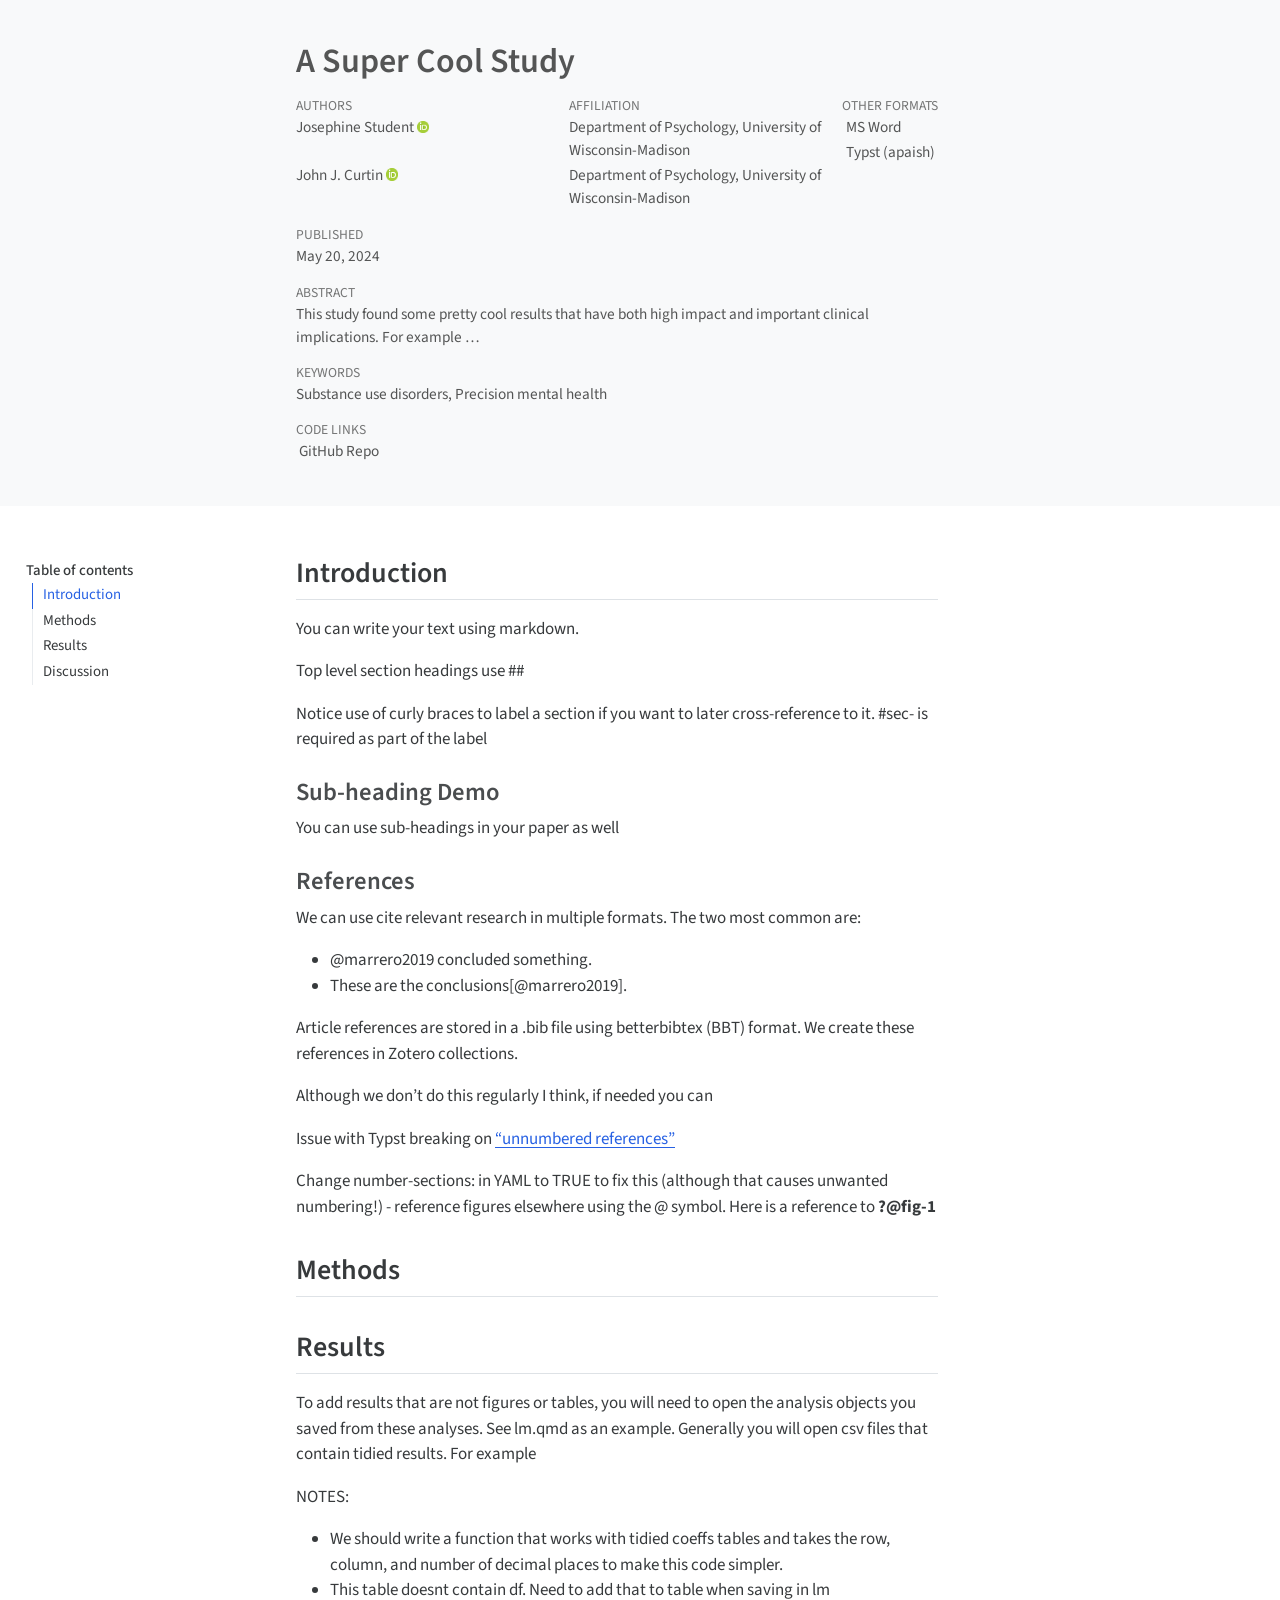
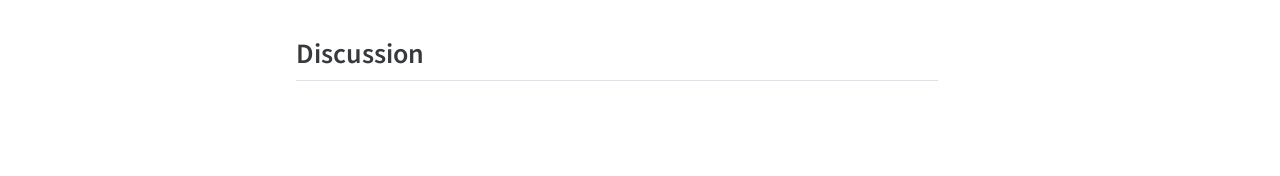
==== commit c8cc4583: "Built site for gh-pages" ====
--- a/index.html
+++ b/index.html
@@ -2,13 +2,13 @@
 <html xmlns="http://www.w3.org/1999/xhtml" lang="en" xml:lang="en"><head>
 
 <meta charset="utf-8">
-<meta name="generator" content="quarto-1.4.550">
+<meta name="generator" content="quarto-1.5.24">
 
 <meta name="viewport" content="width=device-width, initial-scale=1.0, user-scalable=yes">
 
 <meta name="author" content="Josephine Student">
 <meta name="author" content="John J. Curtin">
-<meta name="dcterms.date" content="2024-03-08">
+<meta name="dcterms.date" content="2024-05-20">
 <meta name="keywords" content="Substance use disorders, Precision mental health">
 
 <title>A Super Cool Study</title>
@@ -24,27 +24,7 @@
   margin: 0 0.8em 0.2em -1em; /* quarto-specific, see https://github.com/quarto-dev/quarto-cli/issues/4556 */ 
   vertical-align: middle;
 }
-/* CSS for citations */
-div.csl-bib-body { }
-div.csl-entry {
-  clear: both;
-  margin-bottom: 0em;
-}
-.hanging-indent div.csl-entry {
-  margin-left:2em;
-  text-indent:-2em;
-}
-div.csl-left-margin {
-  min-width:2em;
-  float:left;
-}
-div.csl-right-inline {
-  margin-left:2em;
-  padding-left:1em;
-}
-div.csl-indent {
-  margin-left: 2em;
-}</style>
+</style>
 
 
 <script src="site_libs/clipboard/clipboard.min.js"></script>
@@ -57,9 +37,6 @@
 <script src="site_libs/bootstrap/bootstrap.min.js"></script>
 <link href="site_libs/bootstrap/bootstrap-icons.css" rel="stylesheet">
 <link href="site_libs/bootstrap/bootstrap.min.css" rel="stylesheet" id="quarto-bootstrap" data-mode="light">
-<script src="site_libs/quarto-contrib/glightbox/glightbox.min.js"></script>
-<link href="site_libs/quarto-contrib/glightbox/glightbox.min.css" rel="stylesheet">
-<link href="site_libs/quarto-contrib/glightbox/lightbox.css" rel="stylesheet">
 <script async="" src="https://hypothes.is/embed.js"></script>
 <script>
   window.document.addEventListener("DOMContentLoaded", function (_event) {
@@ -67,35 +44,6 @@
   });
 </script>
 
-  <script src="https://polyfill.io/v3/polyfill.min.js?features=es6"></script>
-  <script src="https://cdn.jsdelivr.net/npm/mathjax@3/es5/tex-chtml-full.js" type="text/javascript"></script>
-
-<script type="text/javascript">
-const typesetMath = (el) => {
-  if (window.MathJax) {
-    // MathJax Typeset
-    window.MathJax.typeset([el]);
-  } else if (window.katex) {
-    // KaTeX Render
-    var mathElements = el.getElementsByClassName("math");
-    var macros = [];
-    for (var i = 0; i < mathElements.length; i++) {
-      var texText = mathElements[i].firstChild;
-      if (mathElements[i].tagName == "SPAN") {
-        window.katex.render(texText.data, mathElements[i], {
-          displayMode: mathElements[i].classList.contains('display'),
-          throwOnError: false,
-          macros: macros,
-          fleqn: false
-        });
-      }
-    }
-  }
-}
-window.Quarto = {
-  typesetMath
-};
-</script>
 
 <meta name="citation_title" content="A Super Cool Study">
 <meta name="citation_abstract" content="This study found some pretty cool results that have both high impact and important clinical implications.  For example ...
@@ -103,13 +51,11 @@
 <meta name="citation_keywords" content="Substance use disorders,Precision mental health">
 <meta name="citation_author" content="Josephine Student">
 <meta name="citation_author" content="John J. Curtin">
-<meta name="citation_publication_date" content="2024-03-08">
-<meta name="citation_cover_date" content="2024-03-08">
+<meta name="citation_publication_date" content="2024-05-20">
+<meta name="citation_cover_date" content="2024-05-20">
 <meta name="citation_year" content="2024">
-<meta name="citation_online_date" content="2024-03-08">
+<meta name="citation_online_date" content="2024-05-20">
 <meta name="citation_language" content="en">
-<meta name="citation_journal_title" content="Journal of Important Findings">
-<meta name="citation_reference" content="citation_title=Strategies for the development of volcanic hazard maps in monogenetic volcanic fields: The example of La Palma (Canary Islands);,citation_author=José Marrero;,citation_author=Alicia García;,citation_author=Manuel Berrocoso;,citation_author=Ángeles Llinares;,citation_author=Antonio Rodríguez-Losada;,citation_author=R. Ortiz;,citation_publication_date=2019-07;,citation_cover_date=2019-07;,citation_year=2019;,citation_doi=10.1186/s13617-019-0085-5;,citation_volume=8;,citation_journal_title=Journal of Applied Volcanology;">
 </head>
 
 <body>
@@ -151,7 +97,7 @@
                 <div>
             <div class="quarto-title-meta-heading">Published</div>
             <div class="quarto-title-meta-contents">
-              <p class="date">March 8, 2024</p>
+              <p class="date">May 20, 2024</p>
             </div>
           </div>
           
@@ -159,7 +105,7 @@
               </div>
       </div>
       <div class="quarto-title-meta-column-end quarto-other-formats-target">
-      <div class="quarto-alternate-formats"><div class="quarto-title-meta-heading">Other Formats</div><div class="quarto-title-meta-contents"><p><a href="index.docx"><i class="bi bi-file-word"></i>MS Word</a></p></div><div class="quarto-title-meta-contents"><p><a href="index.pdf"><i class="bi bi-file-pdf"></i>Typst (apaish-manuscript)</a></p></div></div></div>
+      <div class="quarto-alternate-formats"><div class="quarto-title-meta-heading">Other Formats</div><div class="quarto-title-meta-contents"><p><a href="index.docx"><i class="bi bi-file-word"></i>MS Word</a></p></div><div class="quarto-title-meta-contents"><p><a href="index.pdf"><i class="bi bi-file-pdf"></i>Typst (apaish)</a></p></div></div></div>
     </div>
 
     <div>
@@ -187,19 +133,15 @@
   <li><a href="#sec-intro" id="toc-sec-intro" class="nav-link active" data-scroll-target="#sec-intro">Introduction</a>
   <ul class="collapse">
   <li><a href="#sub-heading-demo" id="toc-sub-heading-demo" class="nav-link" data-scroll-target="#sub-heading-demo">Sub-heading Demo</a></li>
-  <li><a href="#symbols-and-equations" id="toc-symbols-and-equations" class="nav-link" data-scroll-target="#symbols-and-equations">Symbols and Equations</a></li>
-  <li><a href="#tables" id="toc-tables" class="nav-link" data-scroll-target="#tables">Tables</a></li>
-  <li><a href="#figures" id="toc-figures" class="nav-link" data-scroll-target="#figures">Figures</a></li>
   <li><a href="#references" id="toc-references" class="nav-link" data-scroll-target="#references">References</a></li>
   </ul></li>
   <li><a href="#sec-methods" id="toc-sec-methods" class="nav-link" data-scroll-target="#sec-methods">Methods</a></li>
   <li><a href="#sec-results" id="toc-sec-results" class="nav-link" data-scroll-target="#sec-results">Results</a></li>
   <li><a href="#sec-discussion" id="toc-sec-discussion" class="nav-link" data-scroll-target="#sec-discussion">Discussion</a></li>
-  <li><a href="#references-1" id="toc-references-1" class="nav-link" data-scroll-target="#references-1">References</a></li>
   </ul>
 </nav>
 </div>
-<div id="quarto-margin-sidebar" class="sidebar margin-sidebar">
+<div id="quarto-margin-sidebar" class="sidebar margin-sidebar zindex-bottom">
 </div>
 <main class="content quarto-banner-title-block" id="quarto-document-content">
 
@@ -217,236 +159,18 @@
 <h3 class="anchored" data-anchor-id="sub-heading-demo">Sub-heading Demo</h3>
 <p>You can use sub-headings in your paper as well</p>
 </section>
-<section id="symbols-and-equations" class="level3">
-<h3 class="anchored" data-anchor-id="symbols-and-equations">Symbols and Equations</h3>
-<p>You can use quarto inline or display math equations as needed. Quarto provides <a href="https://quarto.org/docs/authoring/markdown-basics.html#equations">details</a> on the use of these equations.</p>
-<p>For example <span class="math inline">\(x\)</span> and <span class="math inline">\(y\)</span> are two variables. And here is an important formula:</p>
-<p><span class="math display">\[
-p(x) = \frac{e^{-\lambda} \lambda^{x}}{x !}
-\]</span></p>
-</section>
-<section id="tables" class="level3">
-<h3 class="anchored" data-anchor-id="tables">Tables</h3>
-<p>Tables are generally created and output from notebooks in the /notebooks folder. You can then embed these tables in your manuscript.</p>
-<div class="quarto-embed-nb-cell" data-notebook="C:\Users\schneck2\Documents\GitHub\suztest2\notebooks\tables.qmd" data-notebook-title="Tables" data-notebook-cellid="cell-table-1">
-<div class="cell">
-<div id="table-1" class="cell-output cell-output-display">
-<div>
-<table class="table table-striped table-sm small" data-quarto-postprocess="true">
-<caption>Table 1. A table. {#cell-table-1}</caption>
-<colgroup>
-<col style="width: 16%">
-<col style="width: 16%">
-<col style="width: 16%">
-<col style="width: 16%">
-<col style="width: 16%">
-<col style="width: 16%">
-</colgroup>
-<thead>
-<tr class="header">
-<th data-quarto-table-cell-role="th" style="text-align: left; empty-cells: hide; border-bottom: hidden;"></th>
-<th colspan="2" data-quarto-table-cell-role="th" style="text-align: center; border-bottom: hidden; padding-bottom: 0; padding-left: 3px; padding-right: 3px;"><div style="border-bottom: 1px solid #ddd; padding-bottom: 5px; ">
-Group 1
-</div></th>
-<th colspan="2" data-quarto-table-cell-role="th" style="text-align: center; border-bottom: hidden; padding-bottom: 0; padding-left: 3px; padding-right: 3px;"><div style="border-bottom: 1px solid #ddd; padding-bottom: 5px; ">
-Group 2
-</div></th>
-<th data-quarto-table-cell-role="th" style="text-align: center; border-bottom: hidden; padding-bottom: 0; padding-left: 3px; padding-right: 3px;"><div style="border-bottom: 1px solid #ddd; padding-bottom: 5px; ">
-Group 3
-</div></th>
-</tr>
-<tr class="odd">
-<th data-quarto-table-cell-role="th" style="text-align: left; position: sticky; top: 0; background-color: #FFFFFF;"></th>
-<th data-quarto-table-cell-role="th" style="text-align: right; position: sticky; top: 0; background-color: #FFFFFF;">mpg</th>
-<th data-quarto-table-cell-role="th" style="text-align: right; position: sticky; top: 0; background-color: #FFFFFF;">cyl</th>
-<th data-quarto-table-cell-role="th" style="text-align: right; position: sticky; top: 0; background-color: #FFFFFF;">disp</th>
-<th data-quarto-table-cell-role="th" style="text-align: right; position: sticky; top: 0; background-color: #FFFFFF;">hp</th>
-<th data-quarto-table-cell-role="th" style="text-align: right; position: sticky; top: 0; background-color: #FFFFFF;">drat</th>
-</tr>
-</thead>
-<tbody>
-<tr class="odd">
-<td style="text-align: left;">Mazda RX4</td>
-<td style="text-align: right;">21.0</td>
-<td style="text-align: right;">6</td>
-<td style="text-align: right;">160.0</td>
-<td style="text-align: right;">110</td>
-<td style="text-align: right;">3.90</td>
-</tr>
-<tr class="even">
-<td style="text-align: left;">Mazda RX4 Wag</td>
-<td style="text-align: right;">21.0</td>
-<td style="text-align: right;">6</td>
-<td style="text-align: right;">160.0</td>
-<td style="text-align: right;">110</td>
-<td style="text-align: right;">3.90</td>
-</tr>
-<tr class="odd">
-<td style="text-align: left;">Datsun 710</td>
-<td style="text-align: right;">22.8</td>
-<td style="text-align: right;">4</td>
-<td style="text-align: right;">108.0</td>
-<td style="text-align: right;">93</td>
-<td style="text-align: right;">3.85</td>
-</tr>
-<tr class="even">
-<td style="text-align: left;">Hornet 4 Drive</td>
-<td style="text-align: right;">21.4</td>
-<td style="text-align: right;">6</td>
-<td style="text-align: right;">258.0</td>
-<td style="text-align: right;">110</td>
-<td style="text-align: right;">3.08</td>
-</tr>
-<tr class="odd">
-<td style="text-align: left;">Hornet Sportabout</td>
-<td style="text-align: right;">18.7</td>
-<td style="text-align: right;">8</td>
-<td style="text-align: right;">360.0</td>
-<td style="text-align: right;">175</td>
-<td style="text-align: right;">3.15</td>
-</tr>
-<tr class="even">
-<td style="text-align: left;">Valiant</td>
-<td style="text-align: right;">18.1</td>
-<td style="text-align: right;">6</td>
-<td style="text-align: right;">225.0</td>
-<td style="text-align: right;">105</td>
-<td style="text-align: right;">2.76</td>
-</tr>
-<tr class="odd">
-<td style="text-align: left;">Duster 360</td>
-<td style="text-align: right;">14.3</td>
-<td style="text-align: right;">8</td>
-<td style="text-align: right;">360.0</td>
-<td style="text-align: right;">245</td>
-<td style="text-align: right;">3.21</td>
-</tr>
-<tr class="even">
-<td style="text-align: left;">Merc 240D</td>
-<td style="text-align: right;">24.4</td>
-<td style="text-align: right;">4</td>
-<td style="text-align: right;">146.7</td>
-<td style="text-align: right;">62</td>
-<td style="text-align: right;">3.69</td>
-</tr>
-<tr class="odd">
-<td style="text-align: left;">Merc 230</td>
-<td style="text-align: right;">22.8</td>
-<td style="text-align: right;">4</td>
-<td style="text-align: right;">140.8</td>
-<td style="text-align: right;">95</td>
-<td style="text-align: right;">3.92</td>
-</tr>
-<tr class="even">
-<td style="text-align: left;">Merc 280</td>
-<td style="text-align: right;">19.2</td>
-<td style="text-align: right;">6</td>
-<td style="text-align: right;">167.6</td>
-<td style="text-align: right;">123</td>
-<td style="text-align: right;">3.92</td>
-</tr>
-</tbody>
-</table>
-</div>
-</div>
-</div>
-</div>
-<p>Alternatively, this is an example of a simple table that is hard-coded using markdown table format. We don’t recommend this for tables built from data. Tables values should come directly from data so they don’t need to be typed in and will update if your data change. However, you may have other uses for simple tables where this method is helpful.</p>
-<div id="tbl-history" class="quarto-float anchored">
-<figure class="quarto-float quarto-float-tbl figure">
-<figcaption class="quarto-float-caption-top quarto-float-caption quarto-float-tbl" id="tbl-history-caption-0ceaefa1-69ba-4598-a22c-09a6ac19f8ca">
-Table&nbsp;1: Recent historic eruptions on La Palma
-</figcaption>
-<div aria-describedby="tbl-history-caption-0ceaefa1-69ba-4598-a22c-09a6ac19f8ca">
-<table class="table">
-<thead>
-<tr class="header">
-<th>Name</th>
-<th>Year</th>
-</tr>
-</thead>
-<tbody>
-<tr class="odd">
-<td>Current</td>
-<td>2021</td>
-</tr>
-<tr class="even">
-<td>Teneguía</td>
-<td>1971</td>
-</tr>
-<tr class="odd">
-<td>Nambroque</td>
-<td>1949</td>
-</tr>
-<tr class="even">
-<td>El Charco</td>
-<td>1712</td>
-</tr>
-<tr class="odd">
-<td>Volcán San Antonio</td>
-<td>1677</td>
-</tr>
-<tr class="even">
-<td>Volcán San Martin</td>
-<td>1646</td>
-</tr>
-<tr class="odd">
-<td>Tajuya near El Paso</td>
-<td>1585</td>
-</tr>
-<tr class="even">
-<td>Montaña Quemada</td>
-<td>1492</td>
-</tr>
-</tbody>
-</table>
-</div>
-</figure>
-</div>
-</section>
-<section id="figures" class="level3">
-<h3 class="anchored" data-anchor-id="figures">Figures</h3>
-<p>Figures are also generally created in separate notebooks and embedded into your manuscript.</p>
-<div class="quarto-embed-nb-cell" data-notebook="C:\Users\schneck2\Documents\GitHub\suztest2\notebooks\fig1.qmd" data-notebook-title="Figure 1" data-notebook-cellid="cell-fig-1">
-<div id="cell-fig-1" class="cell">
-<div class="cell-output cell-output-display">
-<div id="fig-1" class="quarto-figure quarto-figure-center quarto-float anchored">
-<figure class="quarto-float quarto-float-fig figure">
-<div aria-describedby="fig-1-caption-0ceaefa1-69ba-4598-a22c-09a6ac19f8ca">
-<a href="index_files/figure-html/notebooks-fig1-fig-1-output-1.png" class="lightbox" data-glightbox="description: .lightbox-desc-1" data-gallery="quarto-lightbox-gallery-1"><img src="index_files/figure-html/notebooks-fig1-fig-1-output-1.png" width="672" height="480" class="figure-img"></a>
-</div>
-<figcaption class="quarto-float-caption-bottom quarto-float-caption quarto-float-fig" id="fig-1-caption-0ceaefa1-69ba-4598-a22c-09a6ac19f8ca">
-Figure&nbsp;1: A Basic Barplot Figure
-</figcaption>
-</figure>
-</div>
-</div>
-</div>
-</div>
-<p>We can also insert image files directly into our manuscript using images that are saved in the /images folder</p>
-<div id="fig-map" class="quarto-figure quarto-figure-center quarto-float anchored">
-<figure class="quarto-float quarto-float-fig figure">
-<div aria-describedby="fig-map-caption-0ceaefa1-69ba-4598-a22c-09a6ac19f8ca">
-<a href="images/la-palma-map.png" class="lightbox" data-glightbox="description: .lightbox-desc-2" data-gallery="quarto-lightbox-gallery-2"><img src="images/la-palma-map.png" class="img-fluid figure-img"></a>
-</div>
-<figcaption class="quarto-float-caption-bottom quarto-float-caption quarto-float-fig" id="fig-map-caption-0ceaefa1-69ba-4598-a22c-09a6ac19f8ca">
-Figure&nbsp;2: Map of La Palma
-</figcaption>
-</figure>
-</div>
-</section>
 <section id="references" class="level3">
 <h3 class="anchored" data-anchor-id="references">References</h3>
 <p>We can use cite relevant research in multiple formats. The two most common are:</p>
 <ul>
-<li><span class="citation" data-cites="marrero2019">Marrero et al. (<a href="#ref-marrero2019" role="doc-biblioref">2019</a>)</span> concluded something.<br>
+<li><span class="citation" data-cites="marrero2019">@marrero2019</span> concluded something.<br>
 </li>
-<li>These are the conclusions<span class="citation" data-cites="marrero2019">(<a href="#ref-marrero2019" role="doc-biblioref">Marrero et al. 2019</a>)</span>.</li>
+<li>These are the conclusions<span class="citation" data-cites="marrero2019">[@marrero2019]</span>.</li>
 </ul>
 <p>Article references are stored in a .bib file using betterbibtex (BBT) format. We create these references in Zotero collections.</p>
 <p>Although we don’t do this regularly I think, if needed you can</p>
 <p>Issue with Typst breaking on <a href="https://github.com/typst/typst/issues/1142">“unnumbered references”</a></p>
-<p>Change number-sections: in YAML to TRUE to fix this (although that causes unwanted numbering!) <!-- - reference other sections in the paper (e.g., Methods are described in @sec-methods) --> - reference figures elsewhere using the @ symbol. Here is a reference to <a href="#fig-1" class="quarto-xref">Figure&nbsp;1</a></p>
+<p>Change number-sections: in YAML to TRUE to fix this (although that causes unwanted numbering!) <!-- - reference other sections in the paper (e.g., Methods are described in @sec-methods) --> - reference figures elsewhere using the @ symbol. Here is a reference to <strong>?@fig-1</strong></p>
 </section>
 </section>
 <section id="sec-methods" class="level2">
@@ -455,7 +179,6 @@
 <section id="sec-results" class="level2">
 <h2 class="anchored" data-anchor-id="sec-results">Results</h2>
 <p>To add results that are not figures or tables, you will need to open the analysis objects you saved from these analyses. See lm.qmd as an example. Generally you will open csv files that contain tidied results. For example</p>
-<p>A significant effect of speed was observed (<span class="math inline">\(\beta\)</span> = 3.9, t = 9.46, p = 0.000).</p>
 <p>NOTES:</p>
 <ul>
 <li>We should write a function that works with tidied coeffs tables and takes the row, column, and number of decimal places to make this code simpler.</li>
@@ -464,36 +187,13 @@
 </section>
 <section id="sec-discussion" class="level2">
 <h2 class="anchored" data-anchor-id="sec-discussion">Discussion</h2>
-</section>
-<section id="references-1" class="level2 unnumbered">
-<h2 class="unnumbered anchored" data-anchor-id="references-1">References</h2>
-<div id="refs" class="references csl-bib-body hanging-indent" data-entry-spacing="0" role="list">
-<div id="ref-marrero2019" class="csl-entry" role="listitem">
-Marrero, José, Alicia García, Manuel Berrocoso, Ángeles Llinares, Antonio Rodríguez-Losada, and R. Ortiz. 2019. <span>“Strategies for the Development of Volcanic Hazard Maps in Monogenetic Volcanic Fields: The Example of <span>La</span> <span>Palma</span> (<span>Canary</span> <span>Islands</span>).”</span> <em>Journal of Applied Volcanology</em> 8 (July). <a href="https://doi.org/10.1186/s13617-019-0085-5">https://doi.org/10.1186/s13617-019-0085-5</a>.
-</div>
-</div>
 <!-- Note: Ref section still doesn't seem APA style. Typst will in teh future support standalone refs. In the meantime, this works but ONLY in the typst APA output. You also have to comment out the bibliography: line in the YAML for it to work. -->
 <!-- ```{=typst}  -->
 <!-- #bibliography("references.bib", title: "References", style: "apa") -->
 <!-- ``` -->
-<div class="hidden" aria-hidden="true">
-<span class="glightbox-desc lightbox-desc-1">Figure&nbsp;1: A Basic Barplot Figure</span>
-<span class="glightbox-desc lightbox-desc-2">Figure&nbsp;2: Map of La Palma</span>
-</div>
 </section>
 
-<div id="quarto-appendix" class="default"><section class="quarto-appendix-contents" id="quarto-citation"><h2 class="anchored quarto-appendix-heading">Citation</h2><div><div class="quarto-appendix-secondary-label">BibTeX citation:</div><pre class="sourceCode code-with-copy quarto-appendix-bibtex"><code class="sourceCode bibtex">@online{student2024,
-  author = {Student, Josephine and J. Curtin, John},
-  title = {A {Super} {Cool} {Study}},
-  date = {2024-03-08},
-  langid = {en},
-  abstract = {This study found some pretty cool results that have both
-    high impact and important clinical implications. For example ...}
-}
-</code><button title="Copy to Clipboard" class="code-copy-button"><i class="bi"></i></button></pre><div class="quarto-appendix-secondary-label">For attribution, please cite this work as:</div><div id="ref-student2024" class="csl-entry quarto-appendix-citeas" role="listitem">
-Student, Josephine, and John J. Curtin. 2024. <span>“A Super Cool
-Study.”</span> Journal of Important Findings. March 8, 2024.
-</div></div></section></div></main>
+</main>
 <!-- /main column -->
 <script id="quarto-html-after-body" type="application/javascript">
 window.document.addEventListener("DOMContentLoaded", function (event) {
@@ -574,6 +274,24 @@
     // clear code selection
     e.clearSelection();
   });
+    var localhostRegex = new RegExp(/^(?:http|https):\/\/localhost\:?[0-9]*\//);
+    var mailtoRegex = new RegExp(/^mailto:/);
+      var filterRegex = new RegExp('/' + window.location.host + '/');
+    var isInternal = (href) => {
+        return filterRegex.test(href) || localhostRegex.test(href) || mailtoRegex.test(href);
+    }
+    // Inspect non-navigation links and adorn them if external
+ 	var links = window.document.querySelectorAll('a[href]:not(.nav-link):not(.navbar-brand):not(.toc-action):not(.sidebar-link):not(.sidebar-item-toggle):not(.pagination-link):not(.no-external):not([aria-hidden]):not(.dropdown-item):not(.quarto-navigation-tool):not(.about-link)');
+    for (var i=0; i<links.length; i++) {
+      const link = links[i];
+      if (!isInternal(link.href)) {
+        // undo the damage that might have been done by quarto-nav.js in the case of
+        // links that we want to consider external
+        if (link.dataset.originalHref !== undefined) {
+          link.href = link.dataset.originalHref;
+        }
+      }
+    }
   function tippyHover(el, contentFn, onTriggerFn, onUntriggerFn) {
     const config = {
       allowHTML: true,
@@ -608,7 +326,11 @@
       try { href = new URL(href).hash; } catch {}
       const id = href.replace(/^#\/?/, "");
       const note = window.document.getElementById(id);
-      return note.innerHTML;
+      if (note) {
+        return note.innerHTML;
+      } else {
+        return "";
+      }
     });
   }
   const xrefs = window.document.querySelectorAll('a.quarto-xref');
@@ -883,31 +605,6 @@
 });
 </script>
 </div> <!-- /content -->
-<script>var lightboxQuarto = GLightbox({"selector":".lightbox","loop":false,"closeEffect":"zoom","openEffect":"zoom","descPosition":"bottom"});
-window.onload = () => {
-  lightboxQuarto.on('slide_before_load', (data) => {
-    const { slideIndex, slideNode, slideConfig, player, trigger } = data;
-    const href = trigger.getAttribute('href');
-    if (href !== null) {
-      const imgEl = window.document.querySelector(`a[href="${href}"] img`);
-      if (imgEl !== null) {
-        const srcAttr = imgEl.getAttribute("src");
-        if (srcAttr && srcAttr.startsWith("data:")) {
-          slideConfig.href = srcAttr;
-        }
-      }
-    } 
-  });
-
-  lightboxQuarto.on('slide_after_load', (data) => {
-    const { slideIndex, slideNode, slideConfig, player, trigger } = data;
-    if (window.Quarto?.typesetMath) {
-      window.Quarto.typesetMath(slideNode);
-    }
-  });
-
-};
-          </script>
 
 
 
--- a/site_libs/quarto-html/quarto-syntax-highlighting.css
+++ b/site_libs/quarto-html/quarto-syntax-highlighting.css
@@ -0,0 +1,205 @@
+/* quarto syntax highlight colors */
+:root {
+  --quarto-hl-ot-color: #003B4F;
+  --quarto-hl-at-color: #657422;
+  --quarto-hl-ss-color: #20794D;
+  --quarto-hl-an-color: #5E5E5E;
+  --quarto-hl-fu-color: #4758AB;
+  --quarto-hl-st-color: #20794D;
+  --quarto-hl-cf-color: #003B4F;
+  --quarto-hl-op-color: #5E5E5E;
+  --quarto-hl-er-color: #AD0000;
+  --quarto-hl-bn-color: #AD0000;
+  --quarto-hl-al-color: #AD0000;
+  --quarto-hl-va-color: #111111;
+  --quarto-hl-bu-color: inherit;
+  --quarto-hl-ex-color: inherit;
+  --quarto-hl-pp-color: #AD0000;
+  --quarto-hl-in-color: #5E5E5E;
+  --quarto-hl-vs-color: #20794D;
+  --quarto-hl-wa-color: #5E5E5E;
+  --quarto-hl-do-color: #5E5E5E;
+  --quarto-hl-im-color: #00769E;
+  --quarto-hl-ch-color: #20794D;
+  --quarto-hl-dt-color: #AD0000;
+  --quarto-hl-fl-color: #AD0000;
+  --quarto-hl-co-color: #5E5E5E;
+  --quarto-hl-cv-color: #5E5E5E;
+  --quarto-hl-cn-color: #8f5902;
+  --quarto-hl-sc-color: #5E5E5E;
+  --quarto-hl-dv-color: #AD0000;
+  --quarto-hl-kw-color: #003B4F;
+}
+
+/* other quarto variables */
+:root {
+  --quarto-font-monospace: SFMono-Regular, Menlo, Monaco, Consolas, "Liberation Mono", "Courier New", monospace;
+}
+
+pre > code.sourceCode > span {
+  color: #003B4F;
+}
+
+code span {
+  color: #003B4F;
+}
+
+code.sourceCode > span {
+  color: #003B4F;
+}
+
+div.sourceCode,
+div.sourceCode pre.sourceCode {
+  color: #003B4F;
+}
+
+code span.ot {
+  color: #003B4F;
+  font-style: inherit;
+}
+
+code span.at {
+  color: #657422;
+  font-style: inherit;
+}
+
+code span.ss {
+  color: #20794D;
+  font-style: inherit;
+}
+
+code span.an {
+  color: #5E5E5E;
+  font-style: inherit;
+}
+
+code span.fu {
+  color: #4758AB;
+  font-style: inherit;
+}
+
+code span.st {
+  color: #20794D;
+  font-style: inherit;
+}
+
+code span.cf {
+  color: #003B4F;
+  font-weight: bold;
+  font-style: inherit;
+}
+
+code span.op {
+  color: #5E5E5E;
+  font-style: inherit;
+}
+
+code span.er {
+  color: #AD0000;
+  font-style: inherit;
+}
+
+code span.bn {
+  color: #AD0000;
+  font-style: inherit;
+}
+
+code span.al {
+  color: #AD0000;
+  font-style: inherit;
+}
+
+code span.va {
+  color: #111111;
+  font-style: inherit;
+}
+
+code span.bu {
+  font-style: inherit;
+}
+
+code span.ex {
+  font-style: inherit;
+}
+
+code span.pp {
+  color: #AD0000;
+  font-style: inherit;
+}
+
+code span.in {
+  color: #5E5E5E;
+  font-style: inherit;
+}
+
+code span.vs {
+  color: #20794D;
+  font-style: inherit;
+}
+
+code span.wa {
+  color: #5E5E5E;
+  font-style: italic;
+}
+
+code span.do {
+  color: #5E5E5E;
+  font-style: italic;
+}
+
+code span.im {
+  color: #00769E;
+  font-style: inherit;
+}
+
+code span.ch {
+  color: #20794D;
+  font-style: inherit;
+}
+
+code span.dt {
+  color: #AD0000;
+  font-style: inherit;
+}
+
+code span.fl {
+  color: #AD0000;
+  font-style: inherit;
+}
+
+code span.co {
+  color: #5E5E5E;
+  font-style: inherit;
+}
+
+code span.cv {
+  color: #5E5E5E;
+  font-style: italic;
+}
+
+code span.cn {
+  color: #8f5902;
+  font-style: inherit;
+}
+
+code span.sc {
+  color: #5E5E5E;
+  font-style: inherit;
+}
+
+code span.dv {
+  color: #AD0000;
+  font-style: inherit;
+}
+
+code span.kw {
+  color: #003B4F;
+  font-weight: bold;
+  font-style: inherit;
+}
+
+.prevent-inlining {
+  content: "</";
+}
+
+/*# sourceMappingURL=debc5d5d77c3f9108843748ff7464032.css.map */
